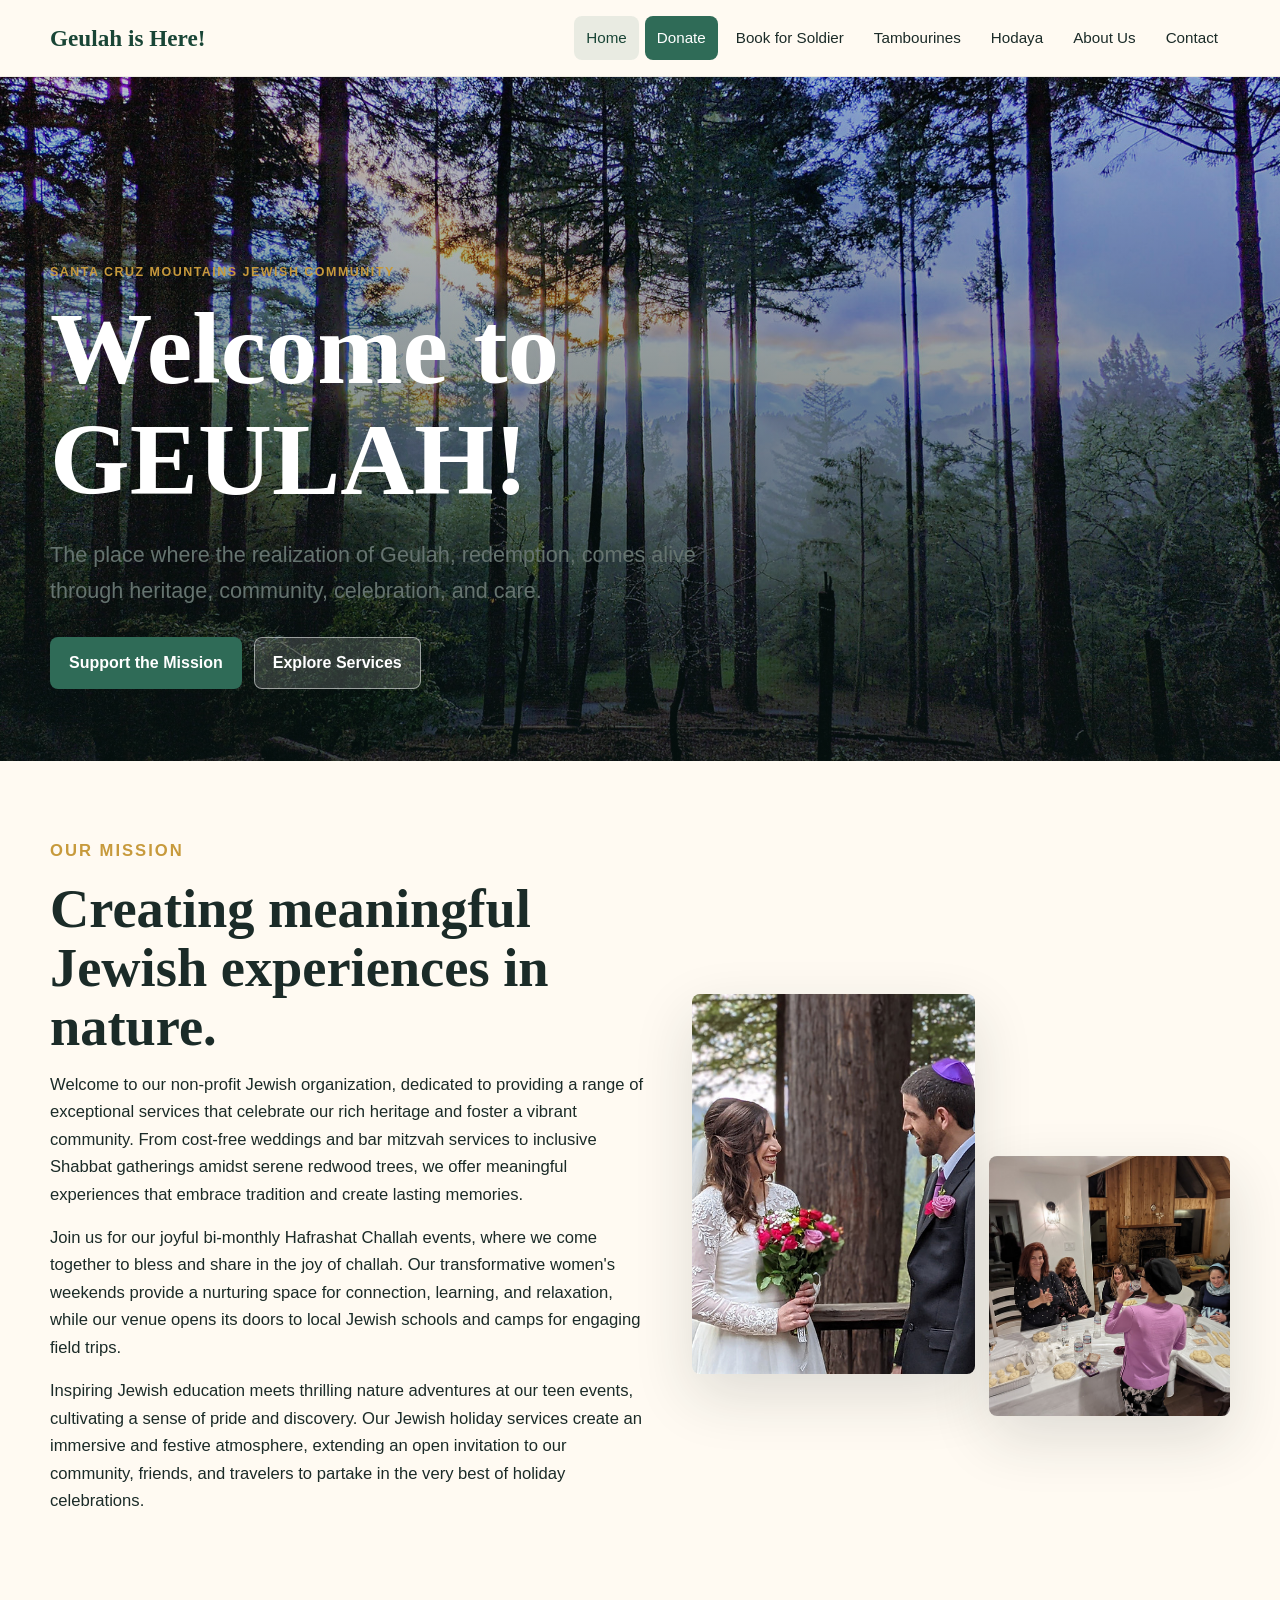
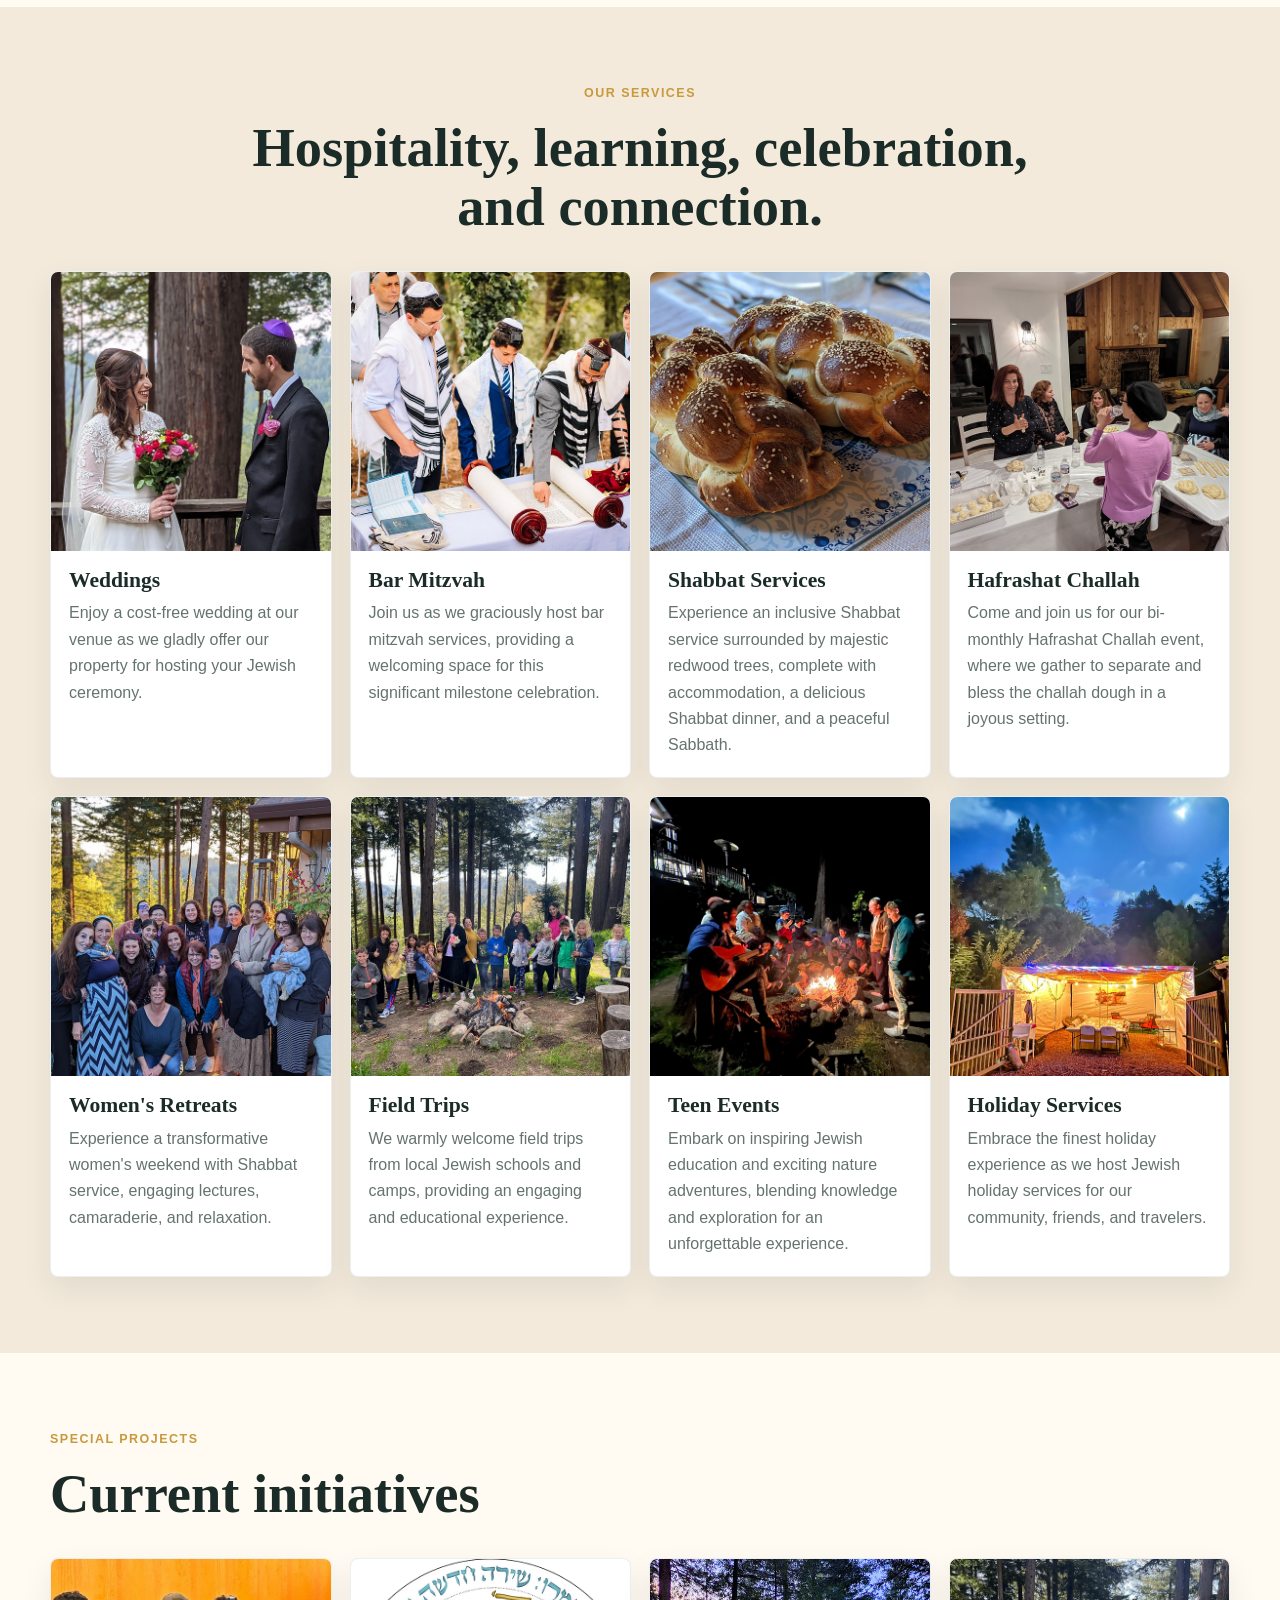
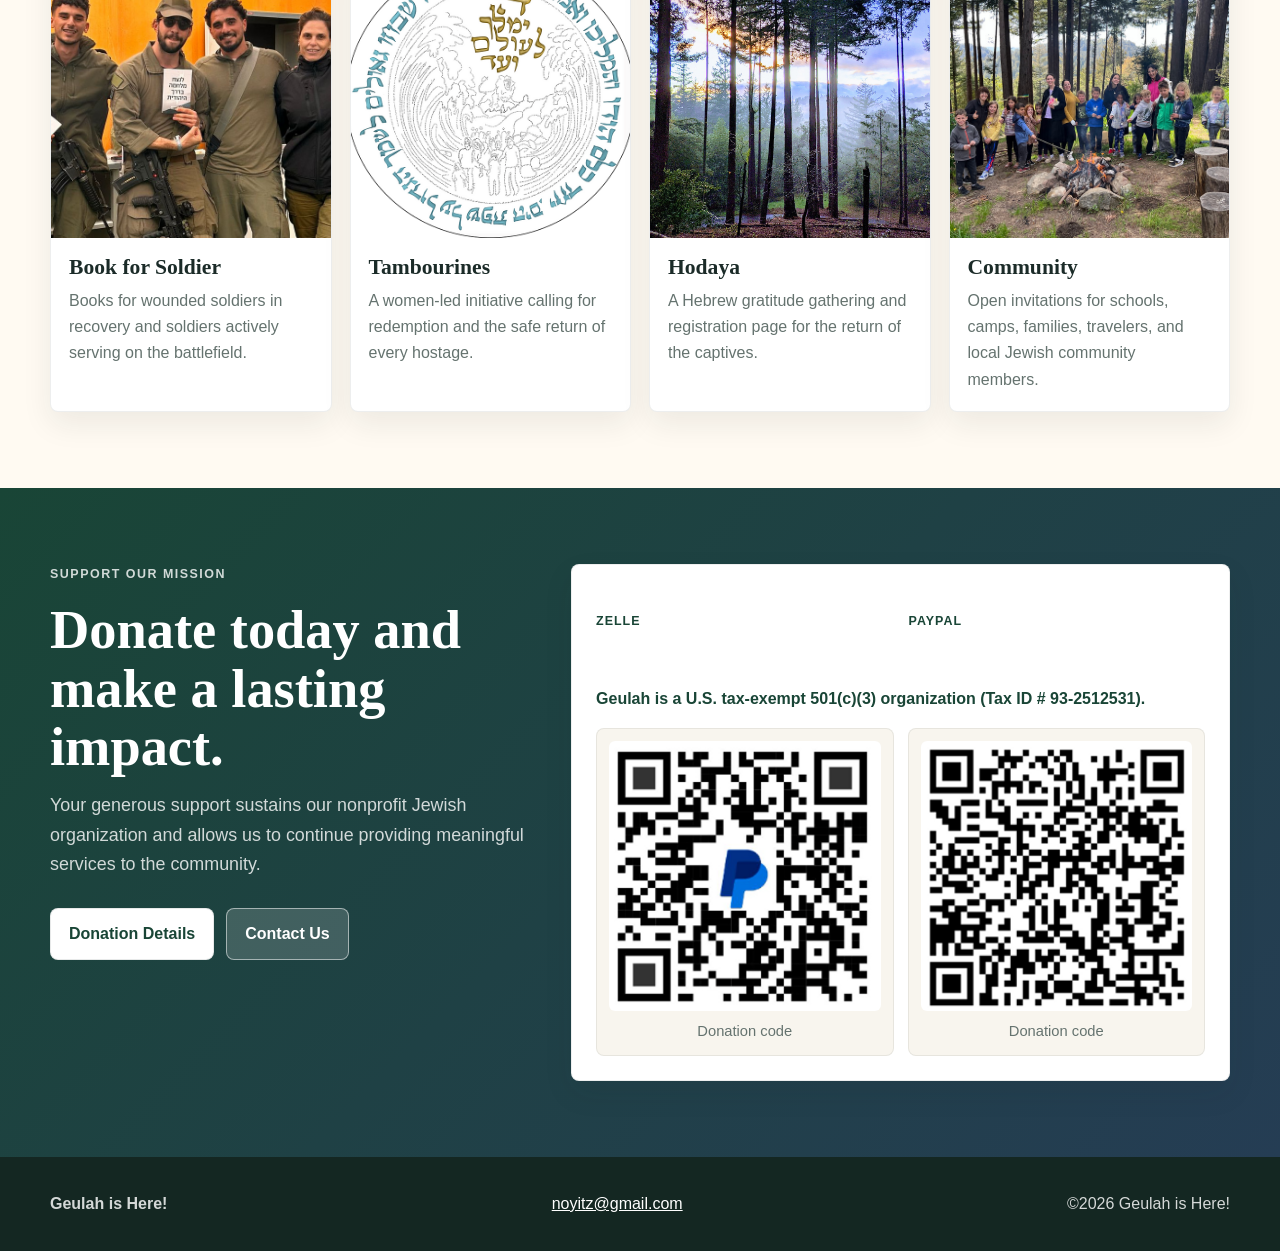
==== index.html @ 8b90f90a "Create Geulah Is Here static site" ====
<!doctype html>
<html lang="en">
  <head>
    <meta charset="utf-8">
    <meta name="viewport" content="width=device-width, initial-scale=1">
    <title>Geulah Is Here</title>
    <meta name="description" content="A nonprofit Jewish organization in the Santa Cruz Mountains offering weddings, bar mitzvahs, Shabbat gatherings, retreats, field trips, teen events, and holiday services.">
    <link rel="stylesheet" href="styles.css">
  </head>
  <body>
    <header class="site-header">
      <nav class="nav" aria-label="Site navigation">
        <a class="brand" href="index.html">Geulah is Here!</a>
        <button class="nav-toggle" type="button" aria-expanded="false">Menu</button>
        <div class="nav-links">
          <a href="index.html" aria-current="page">Home</a>
          <a class="donate-link" href="donate.html">Donate</a>
          <a href="book-for-soldier.html">Book for Soldier</a>
          <a href="tambourines.html">Tambourines</a>
          <a href="hodaya.html">Hodaya</a>
          <a href="about.html">About Us</a>
          <a href="contact.html">Contact</a>
        </div>
      </nav>
    </header>

    <main>
      <section class="hero">
        <div class="hero-content">
          <p class="eyebrow">Santa Cruz Mountains Jewish community</p>
          <h1>Welcome to GEULAH!</h1>
          <p class="lede">The place where the realization of Geulah, redemption, comes alive through heritage, community, celebration, and care.</p>
          <div class="hero-actions">
            <a class="button" href="donate.html">Support the Mission</a>
            <a class="button secondary" href="#services">Explore Services</a>
          </div>
        </div>
      </section>

      <section class="section">
        <div class="wrap split">
          <div class="text-flow">
            <p class="eyebrow">Our mission</p>
            <h2>Creating meaningful Jewish experiences in nature.</h2>
            <p>Welcome to our non-profit Jewish organization, dedicated to providing a range of exceptional services that celebrate our rich heritage and foster a vibrant community. From cost-free weddings and bar mitzvah services to inclusive Shabbat gatherings amidst serene redwood trees, we offer meaningful experiences that embrace tradition and create lasting memories.</p>
            <p>Join us for our joyful bi-monthly Hafrashat Challah events, where we come together to bless and share in the joy of challah. Our transformative women's weekends provide a nurturing space for connection, learning, and relaxation, while our venue opens its doors to local Jewish schools and camps for engaging field trips.</p>
            <p>Inspiring Jewish education meets thrilling nature adventures at our teen events, cultivating a sense of pride and discovery. Our Jewish holiday services create an immersive and festive atmosphere, extending an open invitation to our community, friends, and travelers to partake in the very best of holiday celebrations.</p>
          </div>
          <div class="image-stack" aria-label="Geulah community photos">
            <img src="assets/wedding.jpg" alt="Outdoor Jewish celebration">
            <img src="assets/challah.jpg" alt="Hafrashat challah gathering">
          </div>
        </div>
      </section>

      <section class="section soft" id="services">
        <div class="wrap">
          <div class="section-head center">
            <p class="eyebrow">Our services</p>
            <h2>Hospitality, learning, celebration, and connection.</h2>
          </div>
          <div class="service-grid">
            <article class="service-card">
              <img src="assets/wedding.jpg" alt="Wedding at Geulah">
              <div>
                <h3>Weddings</h3>
                <p>Enjoy a cost-free wedding at our venue as we gladly offer our property for hosting your Jewish ceremony.</p>
              </div>
            </article>
            <article class="service-card">
              <img src="assets/bar-mitzvah.jpg" alt="Bar mitzvah celebration">
              <div>
                <h3>Bar Mitzvah</h3>
                <p>Join us as we graciously host bar mitzvah services, providing a welcoming space for this significant milestone celebration.</p>
              </div>
            </article>
            <article class="service-card">
              <img src="assets/shabbat.jpg" alt="Shabbat in the redwoods">
              <div>
                <h3>Shabbat Services</h3>
                <p>Experience an inclusive Shabbat service surrounded by majestic redwood trees, complete with accommodation, a delicious Shabbat dinner, and a peaceful Sabbath.</p>
              </div>
            </article>
            <article class="service-card">
              <img src="assets/challah.jpg" alt="Challah event">
              <div>
                <h3>Hafrashat Challah</h3>
                <p>Come and join us for our bi-monthly Hafrashat Challah event, where we gather to separate and bless the challah dough in a joyous setting.</p>
              </div>
            </article>
            <article class="service-card">
              <img src="assets/womens-retreat.jpg" alt="Women's retreat">
              <div>
                <h3>Women's Retreats</h3>
                <p>Experience a transformative women's weekend with Shabbat service, engaging lectures, camaraderie, and relaxation.</p>
              </div>
            </article>
            <article class="service-card">
              <img src="assets/field-trips.jpg" alt="Field trip at the venue">
              <div>
                <h3>Field Trips</h3>
                <p>We warmly welcome field trips from local Jewish schools and camps, providing an engaging and educational experience.</p>
              </div>
            </article>
            <article class="service-card">
              <img src="assets/teens.jpg" alt="Teen nature event">
              <div>
                <h3>Teen Events</h3>
                <p>Embark on inspiring Jewish education and exciting nature adventures, blending knowledge and exploration for an unforgettable experience.</p>
              </div>
            </article>
            <article class="service-card">
              <img src="assets/holidays.jpg" alt="Jewish holiday services">
              <div>
                <h3>Holiday Services</h3>
                <p>Embrace the finest holiday experience as we host Jewish holiday services for our community, friends, and travelers.</p>
              </div>
            </article>
          </div>
        </div>
      </section>

      <section class="section">
        <div class="wrap">
          <div class="section-head">
            <p class="eyebrow">Special projects</p>
            <h2>Current initiatives</h2>
          </div>
          <div class="project-grid">
            <article class="project-card">
              <img src="assets/soldiers-book.jpg" alt="Book initiative for soldiers">
              <div>
                <h3>Book for Soldier</h3>
                <p>Books for wounded soldiers in recovery and soldiers actively serving on the battlefield.</p>
              </div>
            </article>
            <article class="project-card">
              <img src="assets/tambourines-art.png" alt="Tambourines artwork">
              <div>
                <h3>Tambourines</h3>
                <p>A women-led initiative calling for redemption and the safe return of every hostage.</p>
              </div>
            </article>
            <article class="project-card">
              <img src="assets/hero-redwoods.jpg" alt="Redwood venue">
              <div>
                <h3>Hodaya</h3>
                <p>A Hebrew gratitude gathering and registration page for the return of the captives.</p>
              </div>
            </article>
            <article class="project-card">
              <img src="assets/field-trips.jpg" alt="Community at the venue">
              <div>
                <h3>Community</h3>
                <p>Open invitations for schools, camps, families, travelers, and local Jewish community members.</p>
              </div>
            </article>
          </div>
        </div>
      </section>

      <section class="section deep">
        <div class="wrap donation-layout">
          <div>
            <p class="eyebrow">Support Our Mission</p>
            <h2>Donate today and make a lasting impact.</h2>
            <p class="lede">Your generous support sustains our nonprofit Jewish organization and allows us to continue providing meaningful services to the community.</p>
            <div class="actions">
              <a class="button light" href="donate.html">Donation Details</a>
              <a class="button secondary" href="contact.html">Contact Us</a>
            </div>
          </div>
          <div class="donation-panel">
            <div class="donation-detail">
              <div><strong>Zelle</strong><span>408-466-5883</span></div>
              <div><strong>PayPal</strong><span>Scan below</span></div>
            </div>
            <p class="tax-note">Geulah is a U.S. tax-exempt 501(c)(3) organization (Tax ID # 93-2512531).</p>
            <div class="codes">
              <figure>
                <img src="assets/donation-code-1.png" alt="Donation code one">
                <figcaption>Donation code</figcaption>
              </figure>
              <figure>
                <img src="assets/donation-code-2.png" alt="Donation code two">
                <figcaption>Donation code</figcaption>
              </figure>
            </div>
          </div>
        </div>
      </section>
    </main>

    <footer class="site-footer">
      <div class="footer-inner">
        <strong>Geulah is Here!</strong>
        <a href="mailto:noyitz@gmail.com">noyitz@gmail.com</a>
        <span>©2026 Geulah is Here!</span>
      </div>
    </footer>
    <script src="site.js"></script>
  </body>
</html>
---- styles.css ----
:root {
  --ink: #1b2b28;
  --muted: #65736f;
  --paper: #fffaf2;
  --soft: #f3eadb;
  --leaf: #2f6b57;
  --leaf-dark: #194536;
  --gold: #c79a3c;
  --blue: #315b7c;
  --white: #ffffff;
  --shadow: 0 22px 60px rgba(27, 43, 40, 0.14);
}

* {
  box-sizing: border-box;
}

html {
  scroll-behavior: smooth;
}

body {
  margin: 0;
  color: var(--ink);
  background: var(--paper);
  font-family: "Inter", "Segoe UI", Arial, sans-serif;
  line-height: 1.65;
}

img {
  display: block;
  max-width: 100%;
}

a {
  color: inherit;
}

.site-header {
  position: sticky;
  top: 0;
  z-index: 20;
  background: rgba(255, 250, 242, 0.94);
  border-bottom: 1px solid rgba(27, 43, 40, 0.08);
  backdrop-filter: blur(16px);
}

.nav {
  width: min(1180px, calc(100% - 32px));
  min-height: 76px;
  margin: 0 auto;
  display: flex;
  align-items: center;
  justify-content: space-between;
  gap: 24px;
}

.brand {
  font-family: Georgia, "Times New Roman", serif;
  font-size: 1.45rem;
  font-weight: 700;
  text-decoration: none;
  color: var(--leaf-dark);
  white-space: nowrap;
}

.nav-toggle {
  display: none;
  border: 1px solid rgba(27, 43, 40, 0.2);
  background: var(--white);
  border-radius: 8px;
  padding: 9px 12px;
  font: inherit;
}

.nav-links {
  display: flex;
  align-items: center;
  gap: 6px;
  flex-wrap: wrap;
  justify-content: flex-end;
}

.nav-links a {
  text-decoration: none;
  color: var(--ink);
  font-size: 0.95rem;
  padding: 9px 12px;
  border-radius: 8px;
}

.nav-links a:hover,
.nav-links a[aria-current="page"] {
  color: var(--leaf-dark);
  background: rgba(47, 107, 87, 0.1);
}

.nav-links .donate-link {
  color: var(--white);
  background: var(--leaf);
}

.nav-links .donate-link:hover,
.nav-links .donate-link[aria-current="page"] {
  color: var(--white);
  background: var(--leaf-dark);
}

.hero {
  min-height: 76vh;
  display: grid;
  align-items: end;
  background:
    linear-gradient(180deg, rgba(6, 20, 18, 0.2), rgba(6, 20, 18, 0.72)),
    url("assets/hero-redwoods.jpg") center / cover;
  color: var(--white);
}

.hero-content {
  width: min(1180px, calc(100% - 32px));
  margin: 0 auto;
  padding: 96px 0 72px;
}

.eyebrow {
  margin: 0 0 12px;
  text-transform: uppercase;
  letter-spacing: 0.12em;
  font-size: 0.78rem;
  font-weight: 800;
  color: var(--gold);
}

h1,
h2,
h3 {
  font-family: Georgia, "Times New Roman", serif;
  line-height: 1.08;
  letter-spacing: 0;
}

h1 {
  max-width: 820px;
  margin: 0;
  font-size: clamp(3rem, 8vw, 6.8rem);
}

.hero .lede {
  max-width: 720px;
  margin: 22px 0 0;
  font-size: clamp(1.05rem, 2vw, 1.35rem);
}

.hero-actions,
.actions {
  display: flex;
  flex-wrap: wrap;
  gap: 12px;
  margin-top: 28px;
}

.button {
  display: inline-flex;
  align-items: center;
  justify-content: center;
  min-height: 46px;
  padding: 12px 18px;
  border-radius: 8px;
  border: 1px solid transparent;
  background: var(--leaf);
  color: var(--white);
  font-weight: 800;
  text-decoration: none;
}

.button.secondary {
  background: rgba(255, 255, 255, 0.16);
  border-color: rgba(255, 255, 255, 0.52);
}

.button.light {
  background: var(--white);
  color: var(--leaf-dark);
  border-color: rgba(27, 43, 40, 0.1);
}

.section {
  padding: 76px 0;
}

.section.soft {
  background: var(--soft);
}

.section.deep {
  color: var(--white);
  background: linear-gradient(135deg, var(--leaf-dark), #253d54);
}

.wrap {
  width: min(1180px, calc(100% - 32px));
  margin: 0 auto;
}

.section-head {
  max-width: 780px;
  margin-bottom: 34px;
}

.section-head.center {
  margin-inline: auto;
  text-align: center;
}

.section h2 {
  margin: 0 0 14px;
  font-size: clamp(2rem, 5vw, 3.4rem);
}

.section p {
  margin: 0 0 16px;
}

.lede {
  color: var(--muted);
  font-size: 1.12rem;
}

.deep .lede,
.deep .eyebrow {
  color: rgba(255, 255, 255, 0.8);
}

.split {
  display: grid;
  grid-template-columns: 1fr 0.9fr;
  gap: 44px;
  align-items: center;
}

.text-flow p {
  font-size: 1.04rem;
}

.image-stack {
  display: grid;
  grid-template-columns: 1fr 0.85fr;
  gap: 14px;
  align-items: end;
}

.image-stack img {
  width: 100%;
  height: 380px;
  object-fit: cover;
  border-radius: 8px;
  box-shadow: var(--shadow);
}

.image-stack img:last-child {
  height: 260px;
  margin-bottom: -42px;
}

.service-grid,
.project-grid {
  display: grid;
  grid-template-columns: repeat(4, 1fr);
  gap: 18px;
}

.service-card,
.project-card,
.person,
.donation-panel {
  background: var(--white);
  border: 1px solid rgba(27, 43, 40, 0.08);
  border-radius: 8px;
  box-shadow: 0 12px 30px rgba(27, 43, 40, 0.08);
  overflow: hidden;
}

.service-card img,
.project-card img {
  width: 100%;
  aspect-ratio: 1 / 1;
  object-fit: cover;
}

.service-card div,
.project-card div,
.person {
  padding: 18px;
}

.service-card h3,
.project-card h3,
.person h3 {
  margin: 0 0 8px;
  font-size: 1.35rem;
}

.service-card p,
.project-card p,
.person p {
  margin: 0;
  color: var(--muted);
}

.donation-layout {
  display: grid;
  grid-template-columns: 0.85fr 1.15fr;
  gap: 34px;
  align-items: start;
}

.donation-panel {
  padding: 24px;
}

.donation-detail {
  display: grid;
  grid-template-columns: 1fr 1fr;
  gap: 16px;
  margin: 22px 0;
}

.donation-detail strong {
  display: block;
  color: var(--leaf-dark);
  font-size: 0.78rem;
  letter-spacing: 0.08em;
  text-transform: uppercase;
}

.donation-detail span {
  display: block;
  font-size: 1.22rem;
  font-weight: 800;
}

.codes {
  display: grid;
  grid-template-columns: 1fr 1fr;
  gap: 14px;
}

.codes figure {
  margin: 0;
  padding: 12px;
  border-radius: 8px;
  background: #f8f5ee;
  border: 1px solid rgba(27, 43, 40, 0.08);
}

.codes img {
  width: 100%;
  border-radius: 6px;
}

.codes figcaption {
  margin-top: 8px;
  color: var(--muted);
  font-size: 0.92rem;
  text-align: center;
}

.tax-note {
  color: var(--leaf-dark);
  font-weight: 800;
}

.page-hero {
  padding: 78px 0 58px;
  color: var(--white);
  background:
    linear-gradient(135deg, rgba(25, 69, 54, 0.92), rgba(49, 91, 124, 0.88)),
    url("assets/hero-redwoods.jpg") center / cover;
}

.page-hero h1 {
  font-size: clamp(2.7rem, 6vw, 5.2rem);
}

.narrow {
  max-width: 860px;
}

.feature-image {
  width: 100%;
  max-height: 540px;
  object-fit: cover;
  border-radius: 8px;
  box-shadow: var(--shadow);
  margin: 30px 0;
}

.callout {
  padding: 24px;
  border-left: 5px solid var(--gold);
  background: rgba(199, 154, 60, 0.12);
  border-radius: 8px;
}

.list {
  padding-left: 22px;
}

.list li {
  margin-bottom: 12px;
}

.team-grid {
  display: grid;
  grid-template-columns: repeat(2, minmax(0, 1fr));
  gap: 18px;
}

.person p + p {
  margin-top: 8px;
}

.contact-grid {
  display: grid;
  grid-template-columns: 0.85fr 1.15fr;
  gap: 32px;
}

.contact-form {
  display: grid;
  gap: 14px;
}

.contact-form label {
  display: grid;
  gap: 6px;
  font-weight: 800;
}

.contact-form input,
.contact-form textarea {
  width: 100%;
  border: 1px solid rgba(27, 43, 40, 0.18);
  border-radius: 8px;
  padding: 12px 14px;
  color: var(--ink);
  background: var(--white);
  font: inherit;
}

.contact-form textarea {
  min-height: 150px;
  resize: vertical;
}

.rtl {
  direction: rtl;
  text-align: right;
}

.site-footer {
  padding: 34px 0;
  color: rgba(255, 255, 255, 0.82);
  background: #142722;
}

.footer-inner {
  width: min(1180px, calc(100% - 32px));
  margin: 0 auto;
  display: flex;
  justify-content: space-between;
  align-items: center;
  gap: 18px;
  flex-wrap: wrap;
}

.site-footer a {
  color: var(--white);
}

@media (max-width: 980px) {
  .service-grid,
  .project-grid {
    grid-template-columns: repeat(2, 1fr);
  }

  .split,
  .donation-layout,
  .contact-grid {
    grid-template-columns: 1fr;
  }
}

@media (max-width: 760px) {
  .nav {
    min-height: 68px;
    align-items: flex-start;
    padding: 14px 0;
  }

  .nav-toggle {
    display: inline-flex;
  }

  .nav-links {
    display: none;
    position: absolute;
    left: 16px;
    right: 16px;
    top: 66px;
    padding: 12px;
    background: var(--paper);
    border: 1px solid rgba(27, 43, 40, 0.1);
    border-radius: 8px;
    box-shadow: var(--shadow);
  }

  .nav-links.open {
    display: grid;
    justify-items: stretch;
  }

  .nav-links a {
    padding: 12px;
  }

  .hero {
    min-height: 70vh;
  }

  .hero-content,
  .section {
    padding-top: 54px;
    padding-bottom: 54px;
  }

  .image-stack,
  .service-grid,
  .project-grid,
  .team-grid,
  .codes,
  .donation-detail {
    grid-template-columns: 1fr;
  }

  .image-stack img,
  .image-stack img:last-child {
    height: auto;
    margin: 0;
  }
}
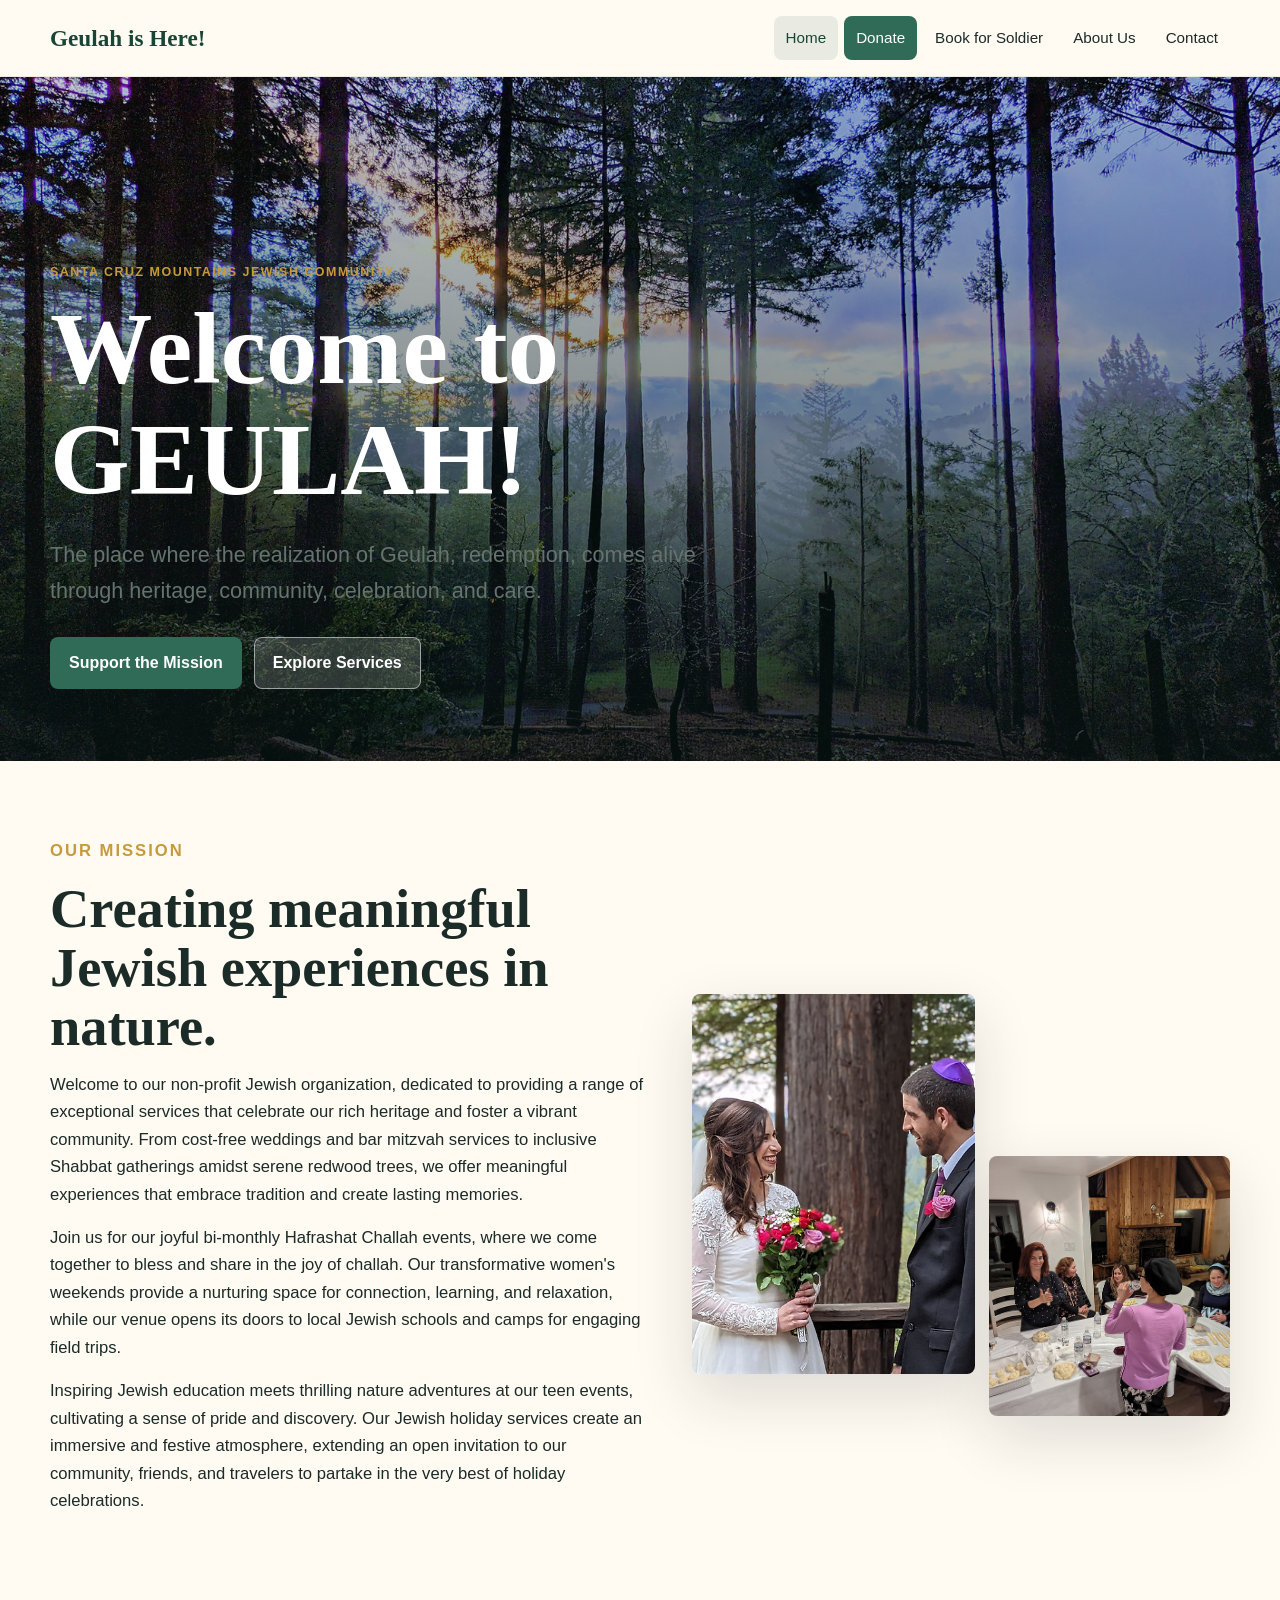
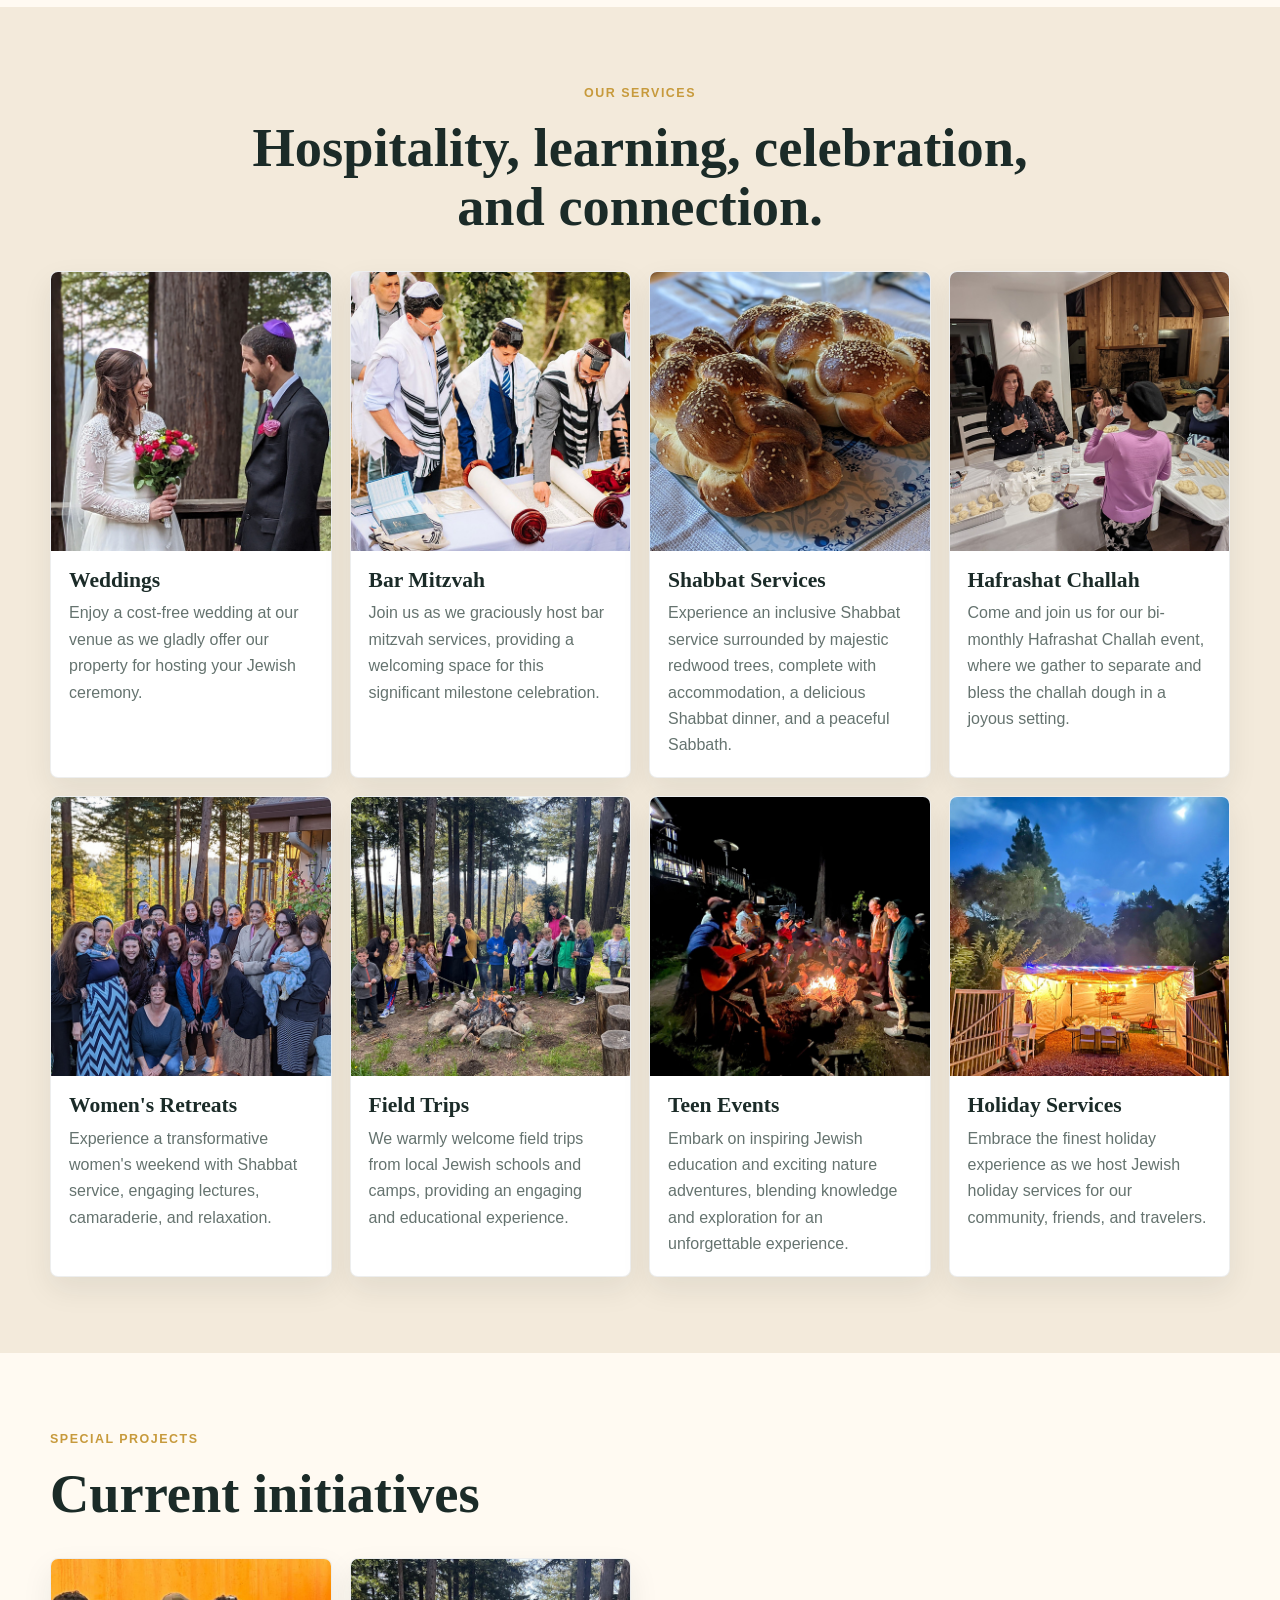
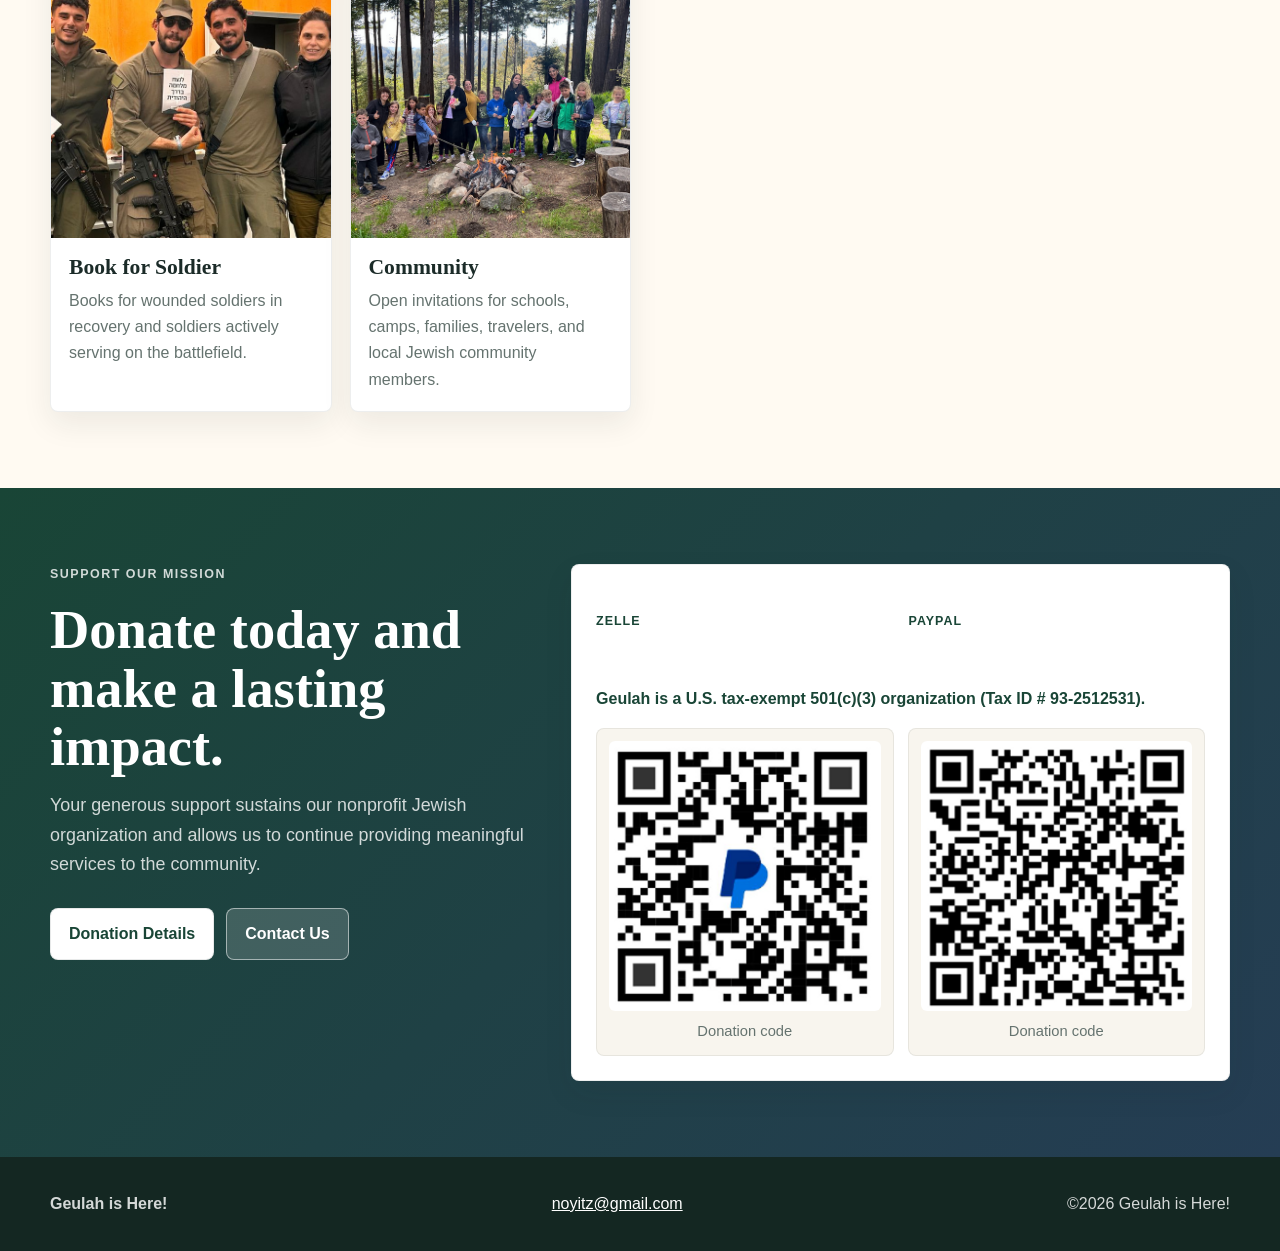
==== commit f40743da: "Remove outdated event pages" ====
--- a/index.html
+++ b/index.html
@@ -16,8 +16,6 @@
           <a href="index.html" aria-current="page">Home</a>
           <a class="donate-link" href="donate.html">Donate</a>
           <a href="book-for-soldier.html">Book for Soldier</a>
-          <a href="tambourines.html">Tambourines</a>
-          <a href="hodaya.html">Hodaya</a>
           <a href="about.html">About Us</a>
           <a href="contact.html">Contact</a>
         </div>
@@ -135,20 +133,6 @@
               </div>
             </article>
             <article class="project-card">
-              <img src="assets/tambourines-art.png" alt="Tambourines artwork">
-              <div>
-                <h3>Tambourines</h3>
-                <p>A women-led initiative calling for redemption and the safe return of every hostage.</p>
-              </div>
-            </article>
-            <article class="project-card">
-              <img src="assets/hero-redwoods.jpg" alt="Redwood venue">
-              <div>
-                <h3>Hodaya</h3>
-                <p>A Hebrew gratitude gathering and registration page for the return of the captives.</p>
-              </div>
-            </article>
-            <article class="project-card">
               <img src="assets/field-trips.jpg" alt="Community at the venue">
               <div>
                 <h3>Community</h3>
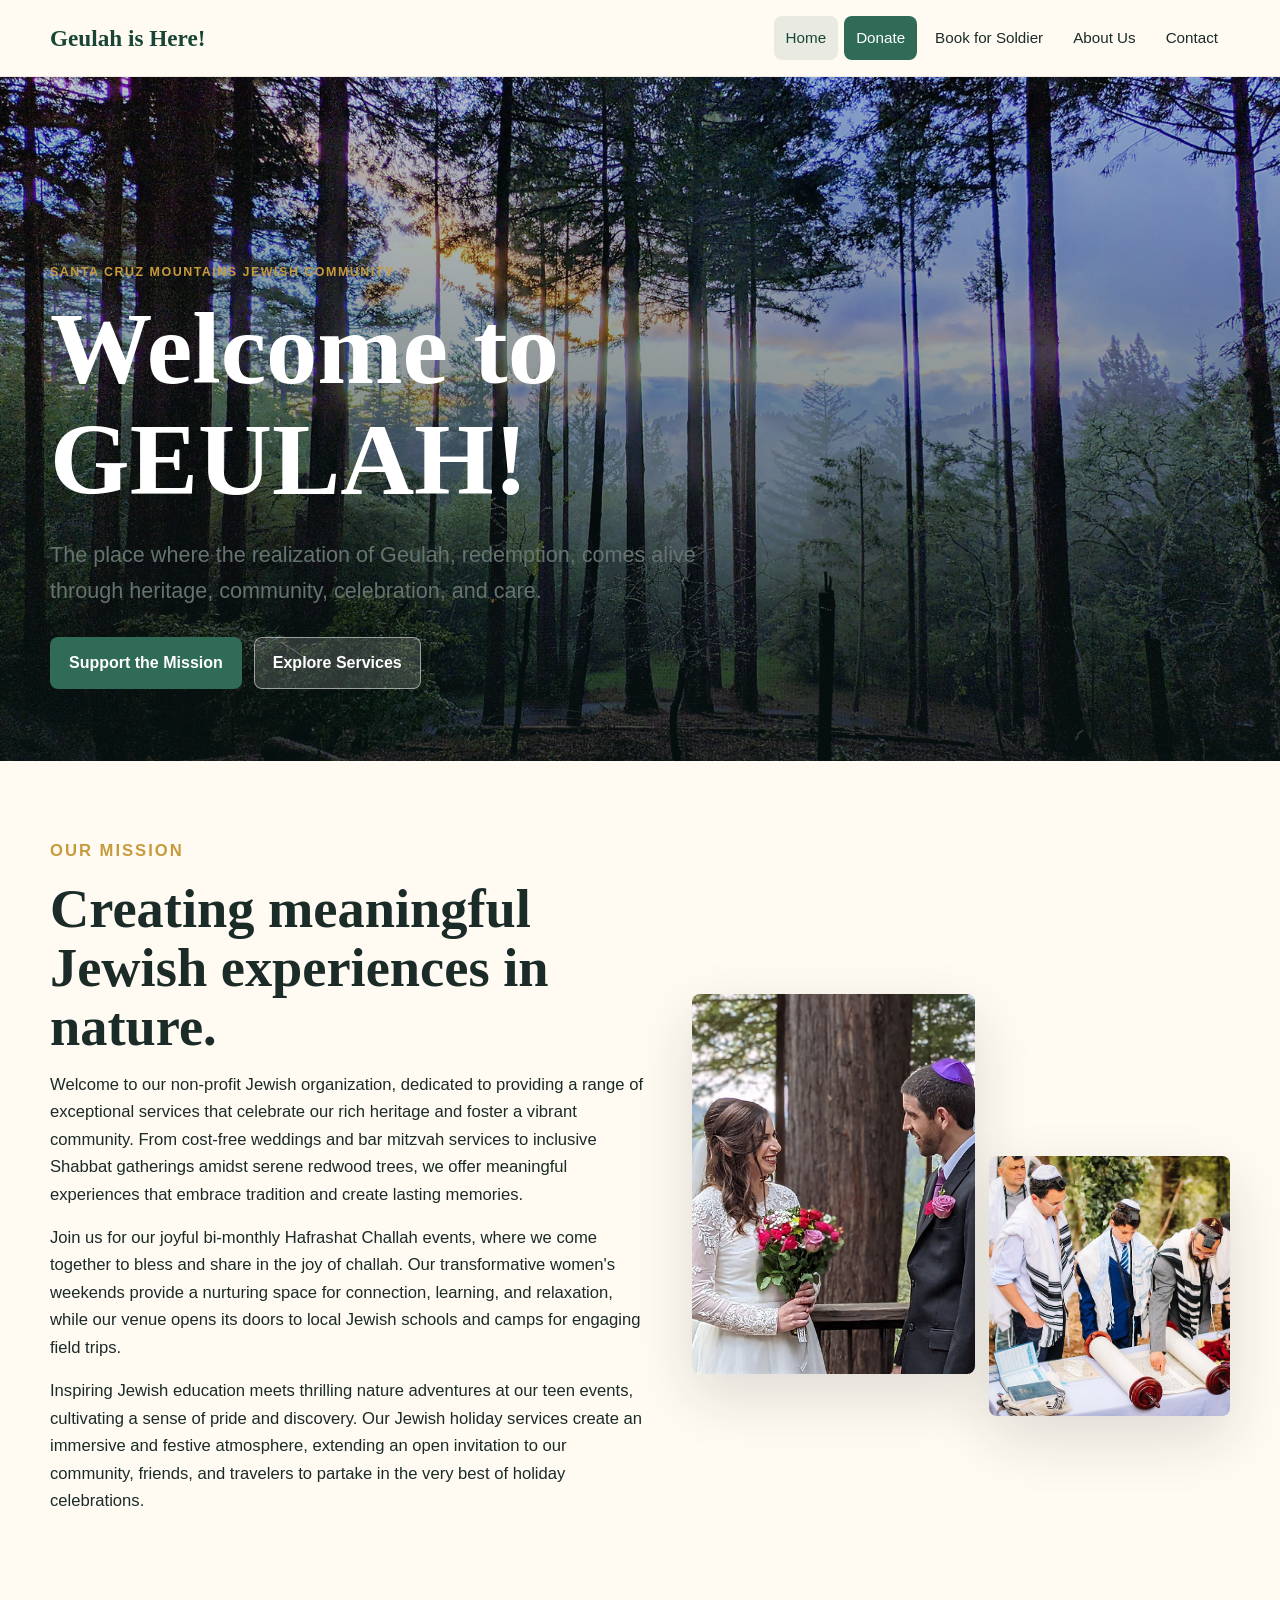
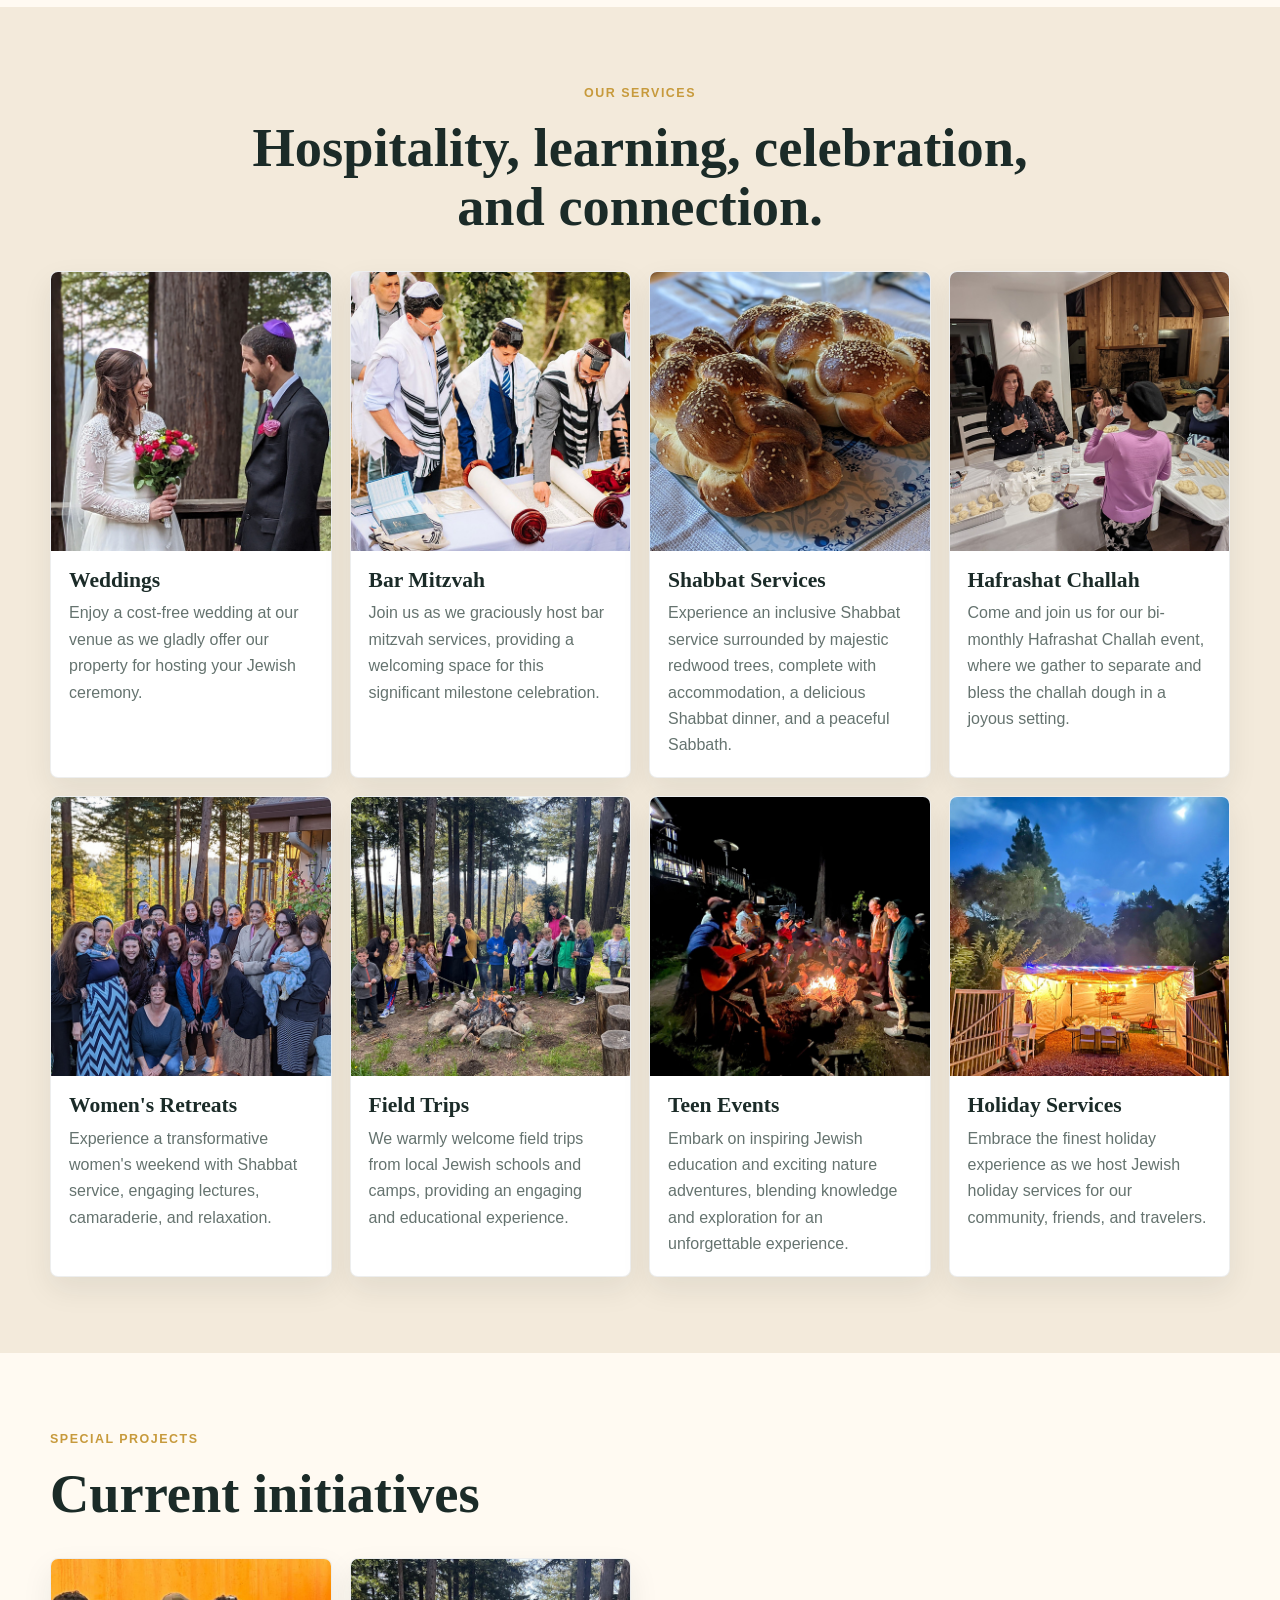
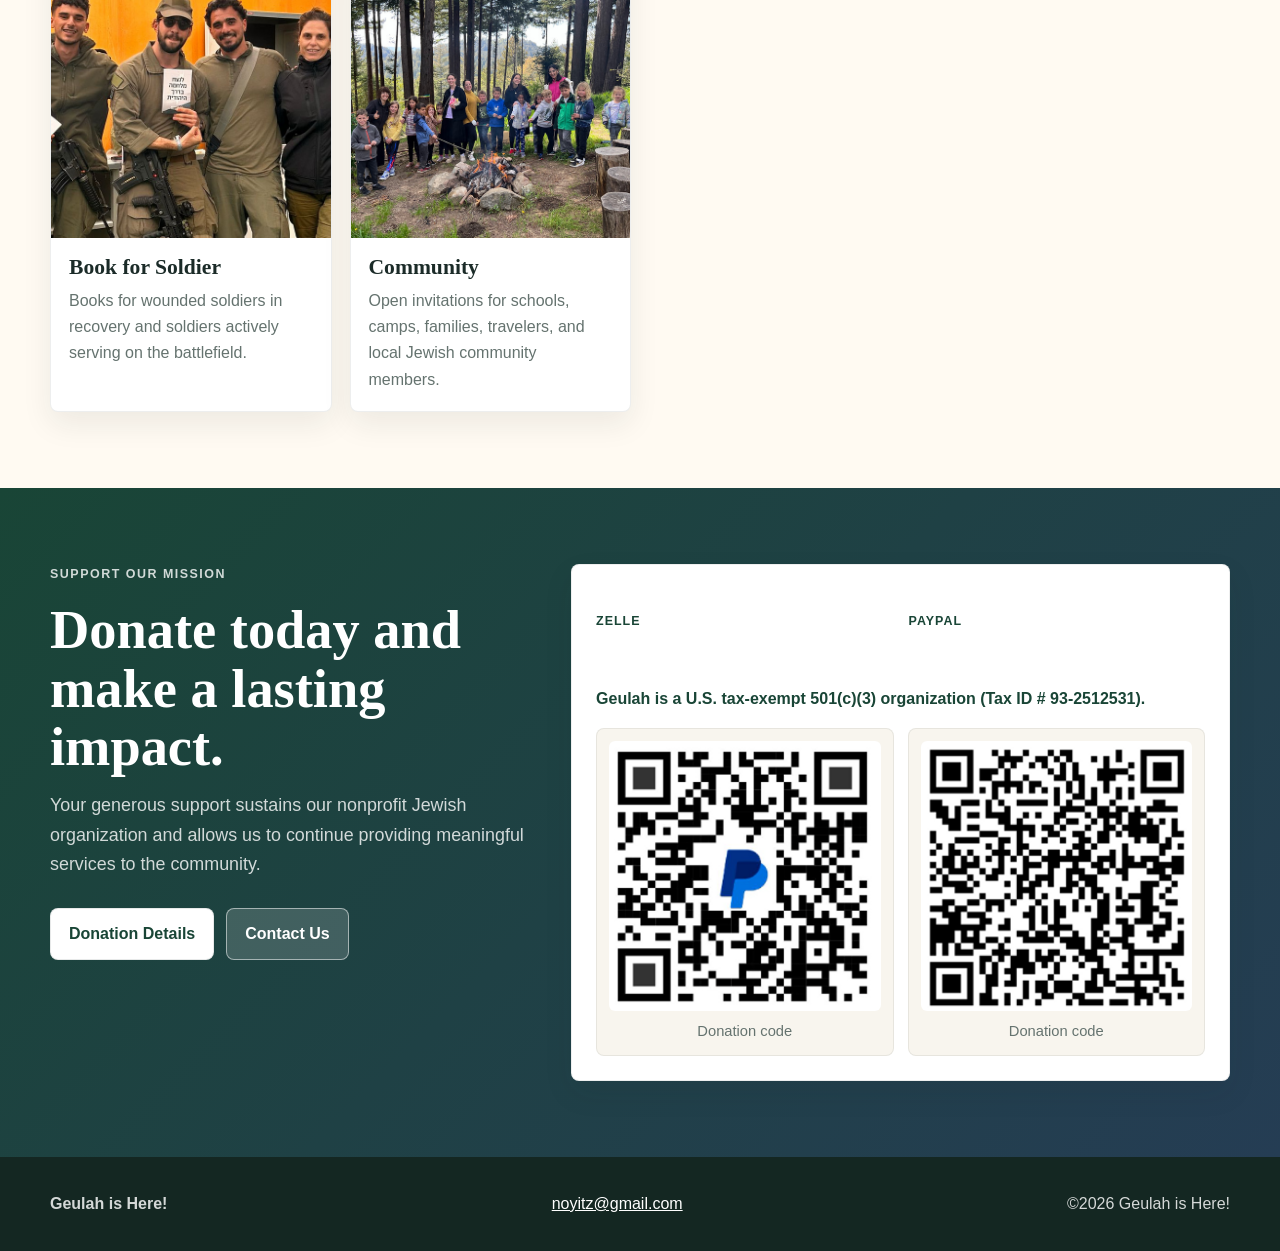
==== commit 5a58474a: "Use Bar Mitzvah photo in mission section" ====
--- a/index.html
+++ b/index.html
@@ -46,7 +46,7 @@
           </div>
           <div class="image-stack" aria-label="Geulah community photos">
             <img src="assets/wedding.jpg" alt="Outdoor Jewish celebration">
-            <img src="assets/challah.jpg" alt="Hafrashat challah gathering">
+            <img src="assets/bar-mitzvah.jpg" alt="Bar mitzvah celebration">
           </div>
         </div>
       </section>
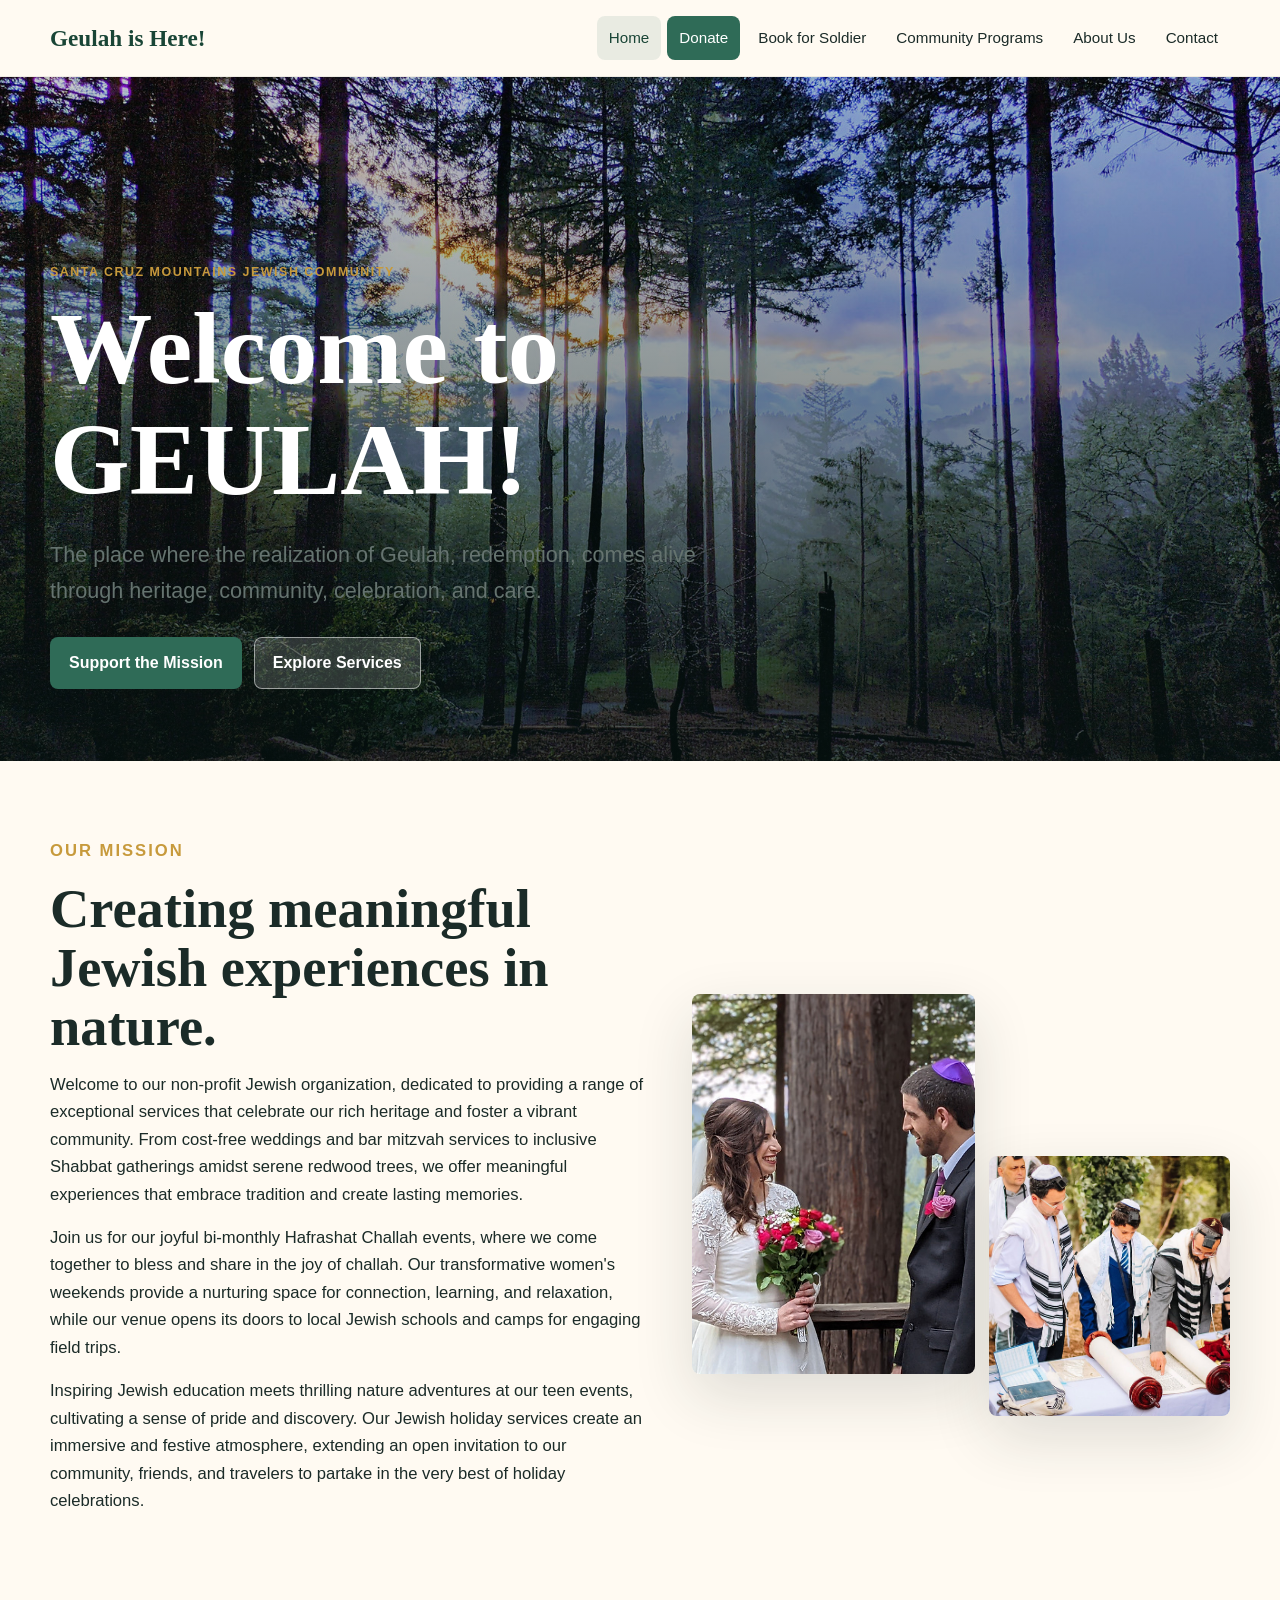
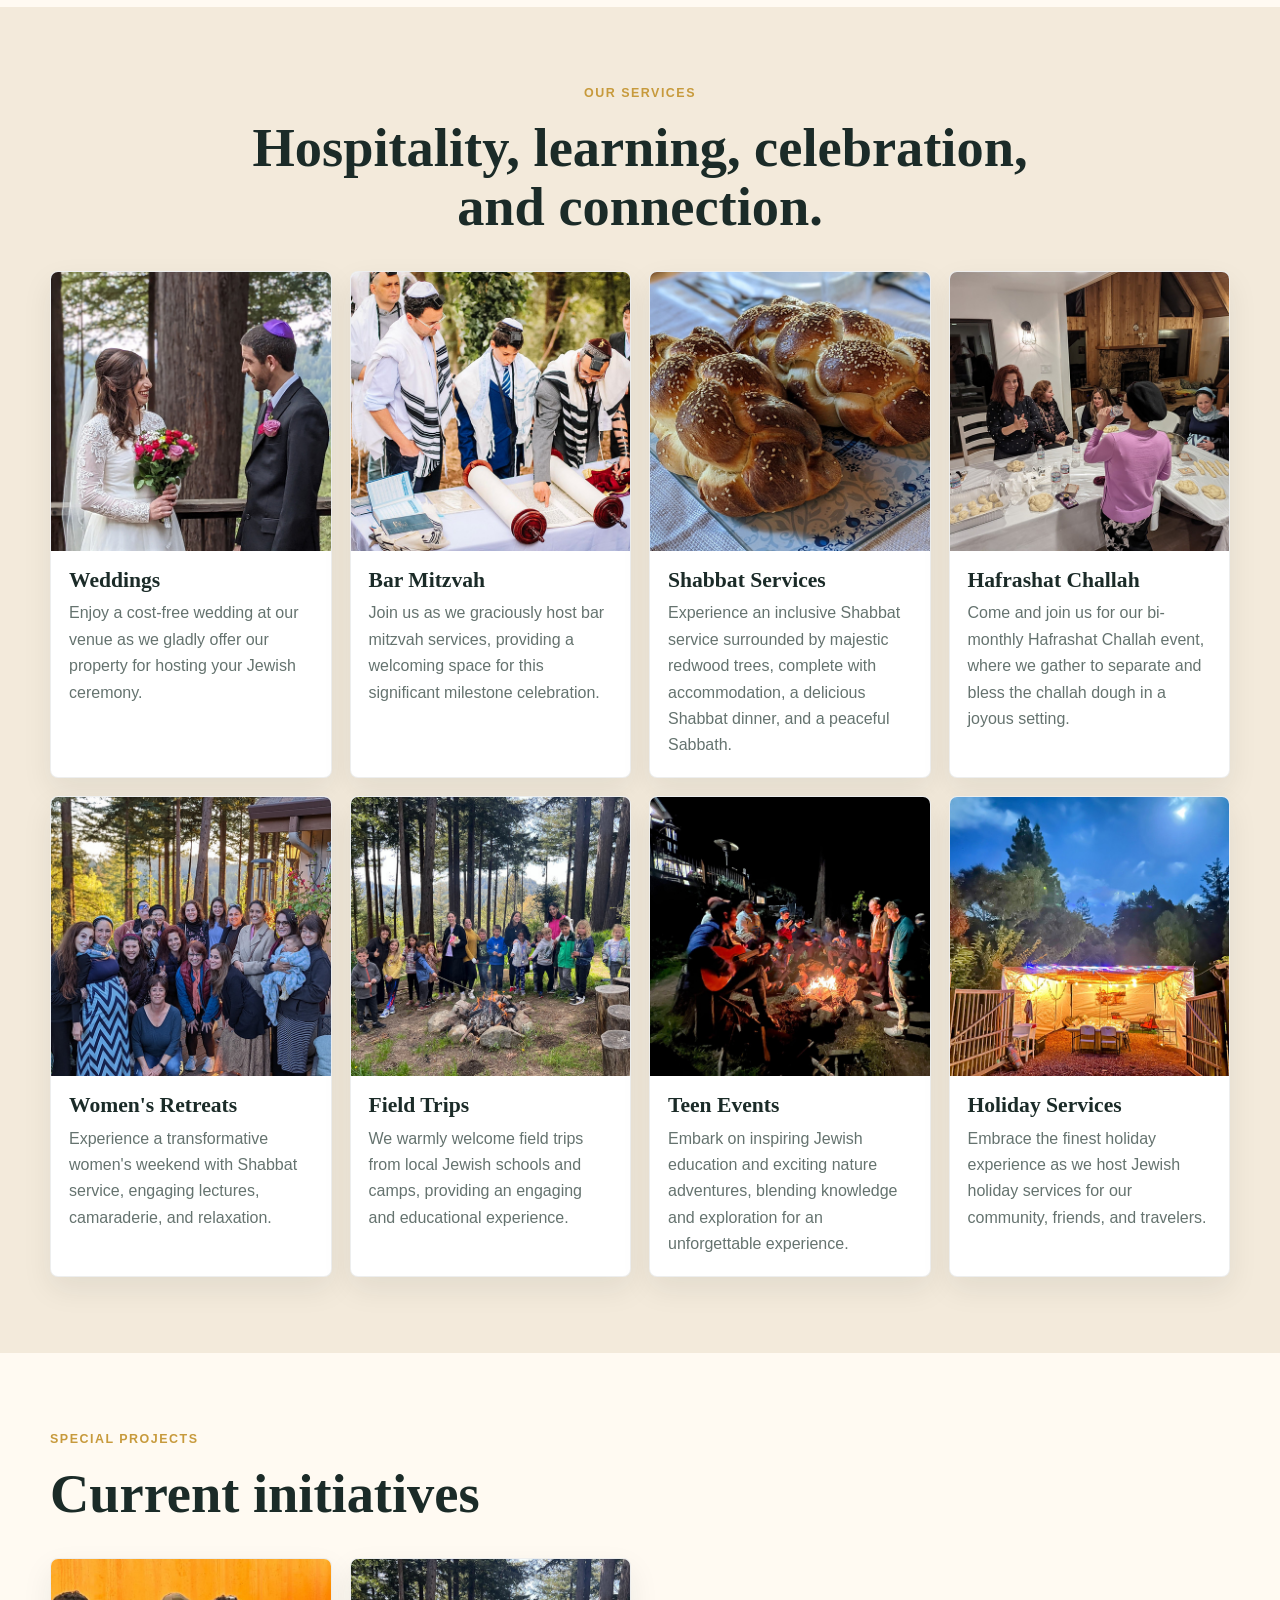
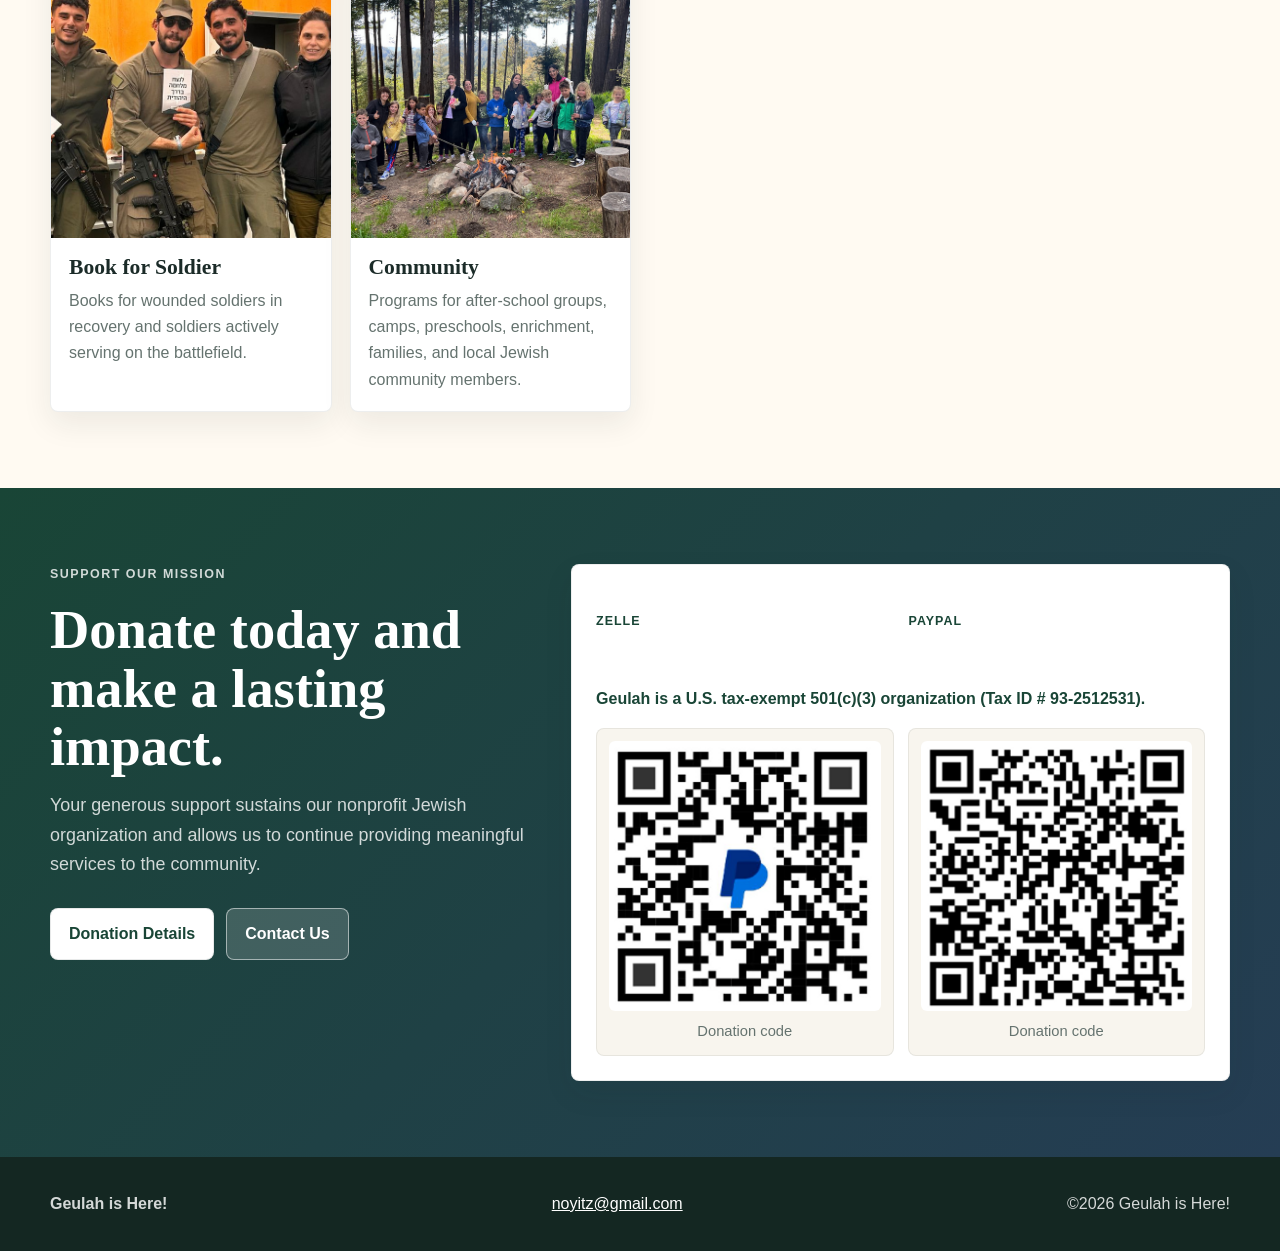
==== commit 515fd817: "Add community programs page" ====
--- a/index.html
+++ b/index.html
@@ -16,6 +16,7 @@
           <a href="index.html" aria-current="page">Home</a>
           <a class="donate-link" href="donate.html">Donate</a>
           <a href="book-for-soldier.html">Book for Soldier</a>
+          <a href="community.html">Community Programs</a>
           <a href="about.html">About Us</a>
           <a href="contact.html">Contact</a>
         </div>
@@ -44,7 +45,7 @@
             <p>Join us for our joyful bi-monthly Hafrashat Challah events, where we come together to bless and share in the joy of challah. Our transformative women's weekends provide a nurturing space for connection, learning, and relaxation, while our venue opens its doors to local Jewish schools and camps for engaging field trips.</p>
             <p>Inspiring Jewish education meets thrilling nature adventures at our teen events, cultivating a sense of pride and discovery. Our Jewish holiday services create an immersive and festive atmosphere, extending an open invitation to our community, friends, and travelers to partake in the very best of holiday celebrations.</p>
           </div>
-          <div class="image-stack" aria-label="Geulah community photos">
+          <div class="image-stack mobile-hidden" aria-label="Geulah community photos">
             <img src="assets/wedding.jpg" alt="Outdoor Jewish celebration">
             <img src="assets/bar-mitzvah.jpg" alt="Bar mitzvah celebration">
           </div>
@@ -125,20 +126,20 @@
             <h2>Current initiatives</h2>
           </div>
           <div class="project-grid">
-            <article class="project-card">
+            <a class="project-card" href="book-for-soldier.html">
               <img src="assets/soldiers-book.jpg" alt="Book initiative for soldiers">
               <div>
                 <h3>Book for Soldier</h3>
                 <p>Books for wounded soldiers in recovery and soldiers actively serving on the battlefield.</p>
               </div>
-            </article>
-            <article class="project-card">
+            </a>
+            <a class="project-card" href="community.html">
               <img src="assets/field-trips.jpg" alt="Community at the venue">
               <div>
                 <h3>Community</h3>
-                <p>Open invitations for schools, camps, families, travelers, and local Jewish community members.</p>
+                <p>Programs for after-school groups, camps, preschools, enrichment, families, and local Jewish community members.</p>
               </div>
-            </article>
+            </a>
           </div>
         </div>
       </section>
--- a/styles.css
+++ b/styles.css
@@ -280,6 +280,18 @@
   overflow: hidden;
 }
 
+.project-card {
+  color: inherit;
+  display: block;
+  text-decoration: none;
+  transition: transform 160ms ease, box-shadow 160ms ease;
+}
+
+.project-card:hover {
+  box-shadow: 0 18px 42px rgba(27, 43, 40, 0.14);
+  transform: translateY(-3px);
+}
+
 .service-card img,
 .project-card img {
   width: 100%;
@@ -548,4 +560,8 @@
     height: auto;
     margin: 0;
   }
-}
+
+  .mobile-hidden {
+    display: none;
+  }
+}
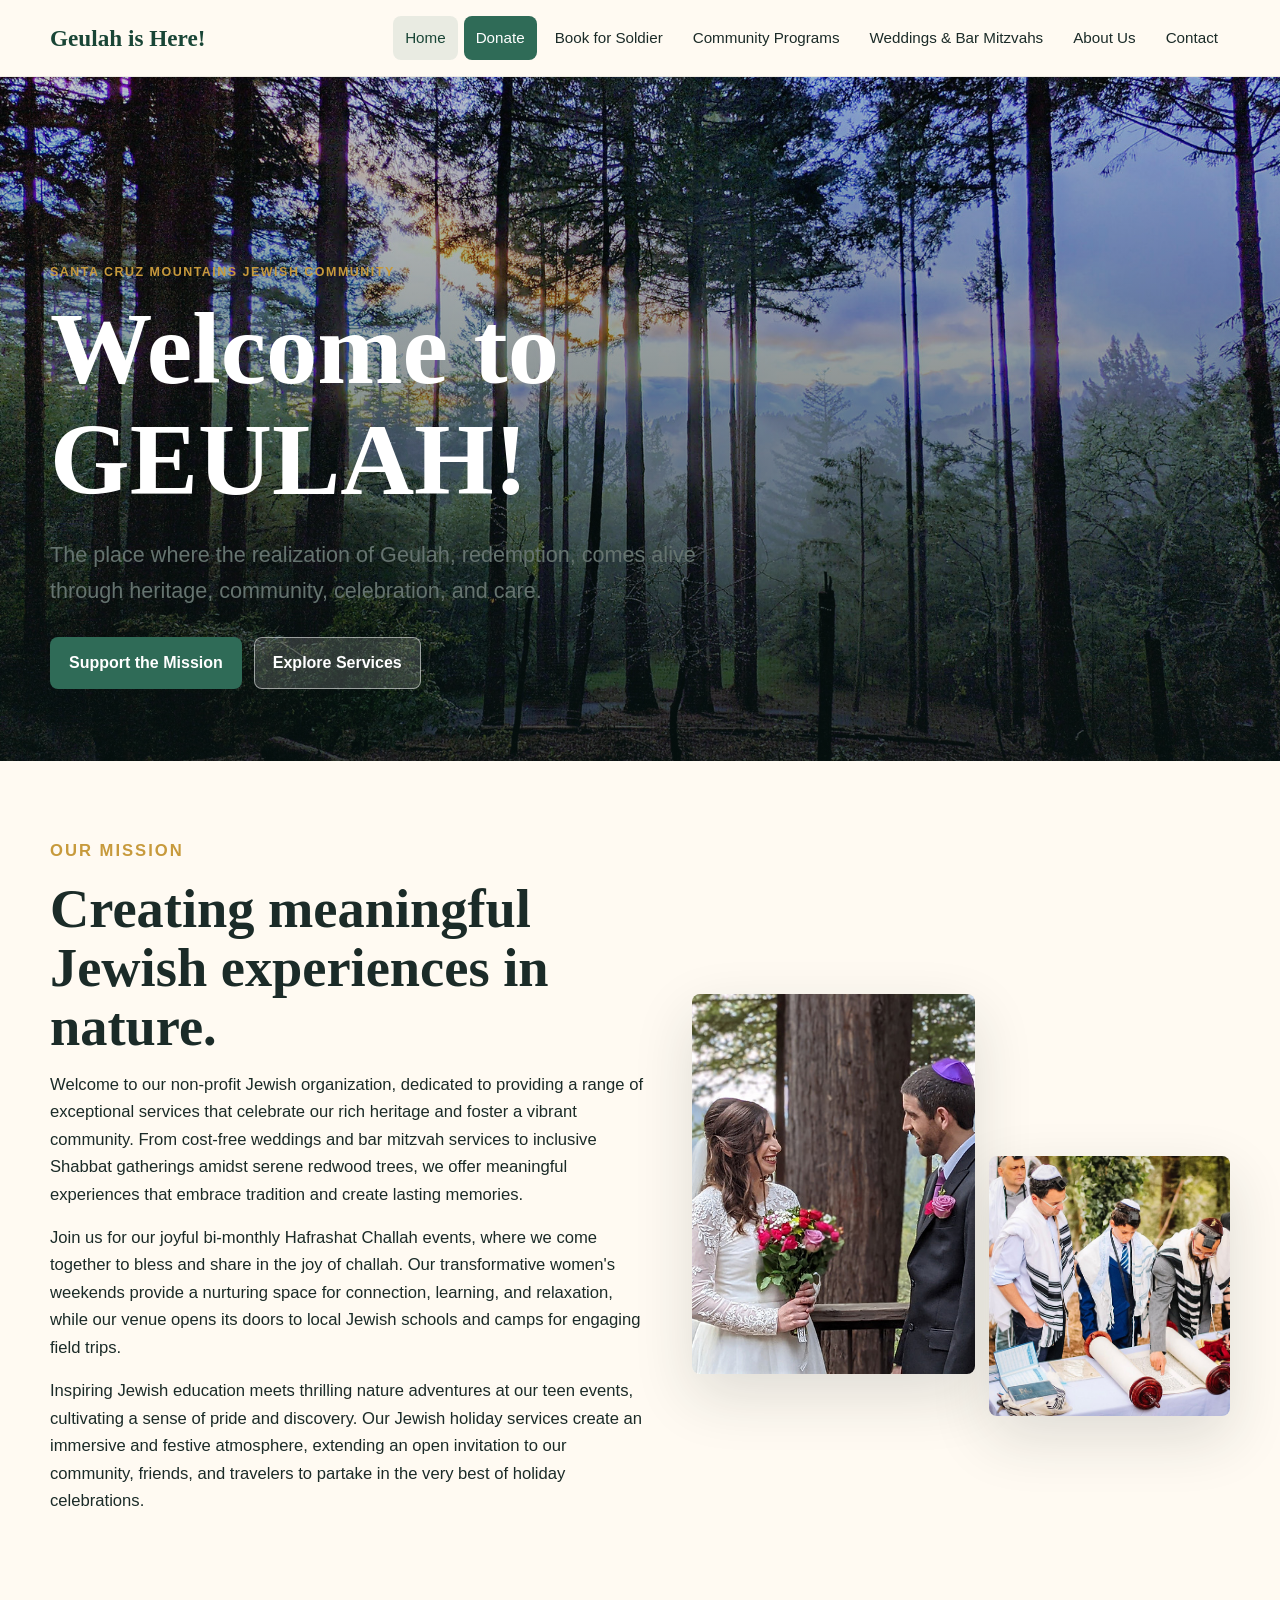
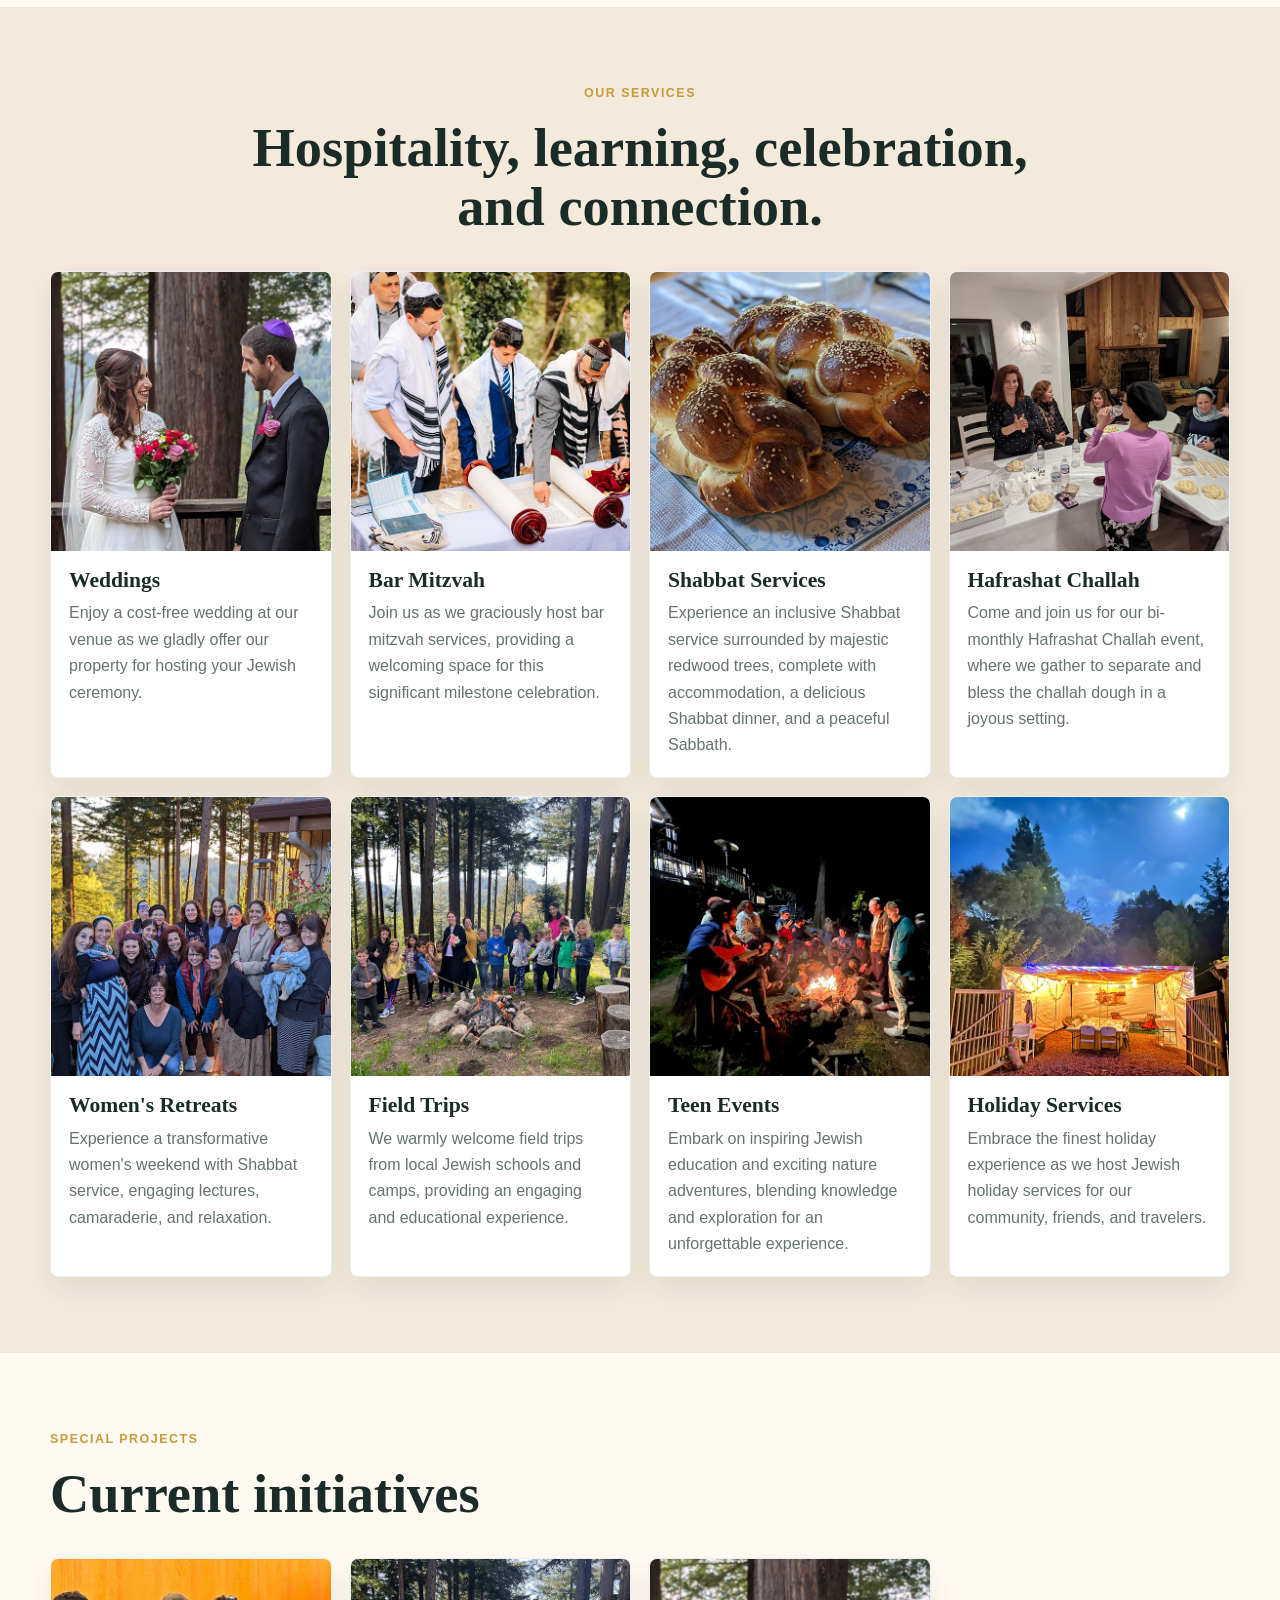
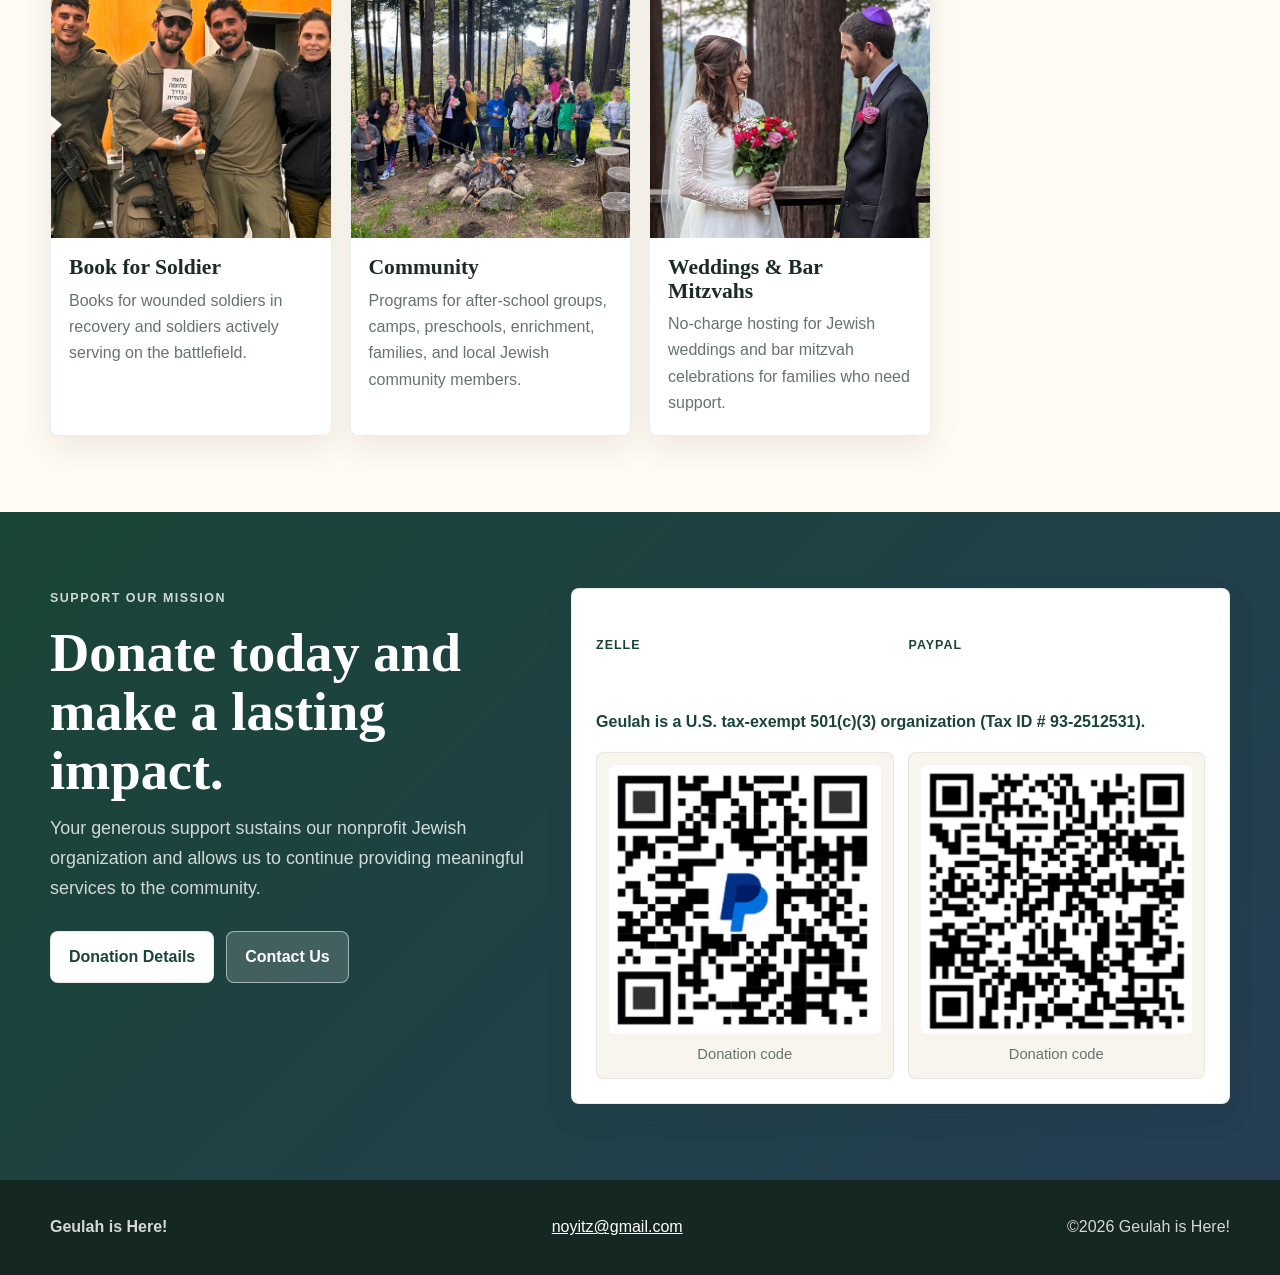
==== commit 683519f9: "Add milestone hosting initiative" ====
--- a/index.html
+++ b/index.html
@@ -17,6 +17,7 @@
           <a class="donate-link" href="donate.html">Donate</a>
           <a href="book-for-soldier.html">Book for Soldier</a>
           <a href="community.html">Community Programs</a>
+          <a href="weddings-bar-mitzvah.html">Weddings & Bar Mitzvahs</a>
           <a href="about.html">About Us</a>
           <a href="contact.html">Contact</a>
         </div>
@@ -140,6 +141,13 @@
                 <p>Programs for after-school groups, camps, preschools, enrichment, families, and local Jewish community members.</p>
               </div>
             </a>
+            <a class="project-card" href="weddings-bar-mitzvah.html">
+              <img src="assets/wedding.jpg" alt="Jewish wedding hosted at Geulah">
+              <div>
+                <h3>Weddings & Bar Mitzvahs</h3>
+                <p>No-charge hosting for Jewish weddings and bar mitzvah celebrations for families who need support.</p>
+              </div>
+            </a>
           </div>
         </div>
       </section>
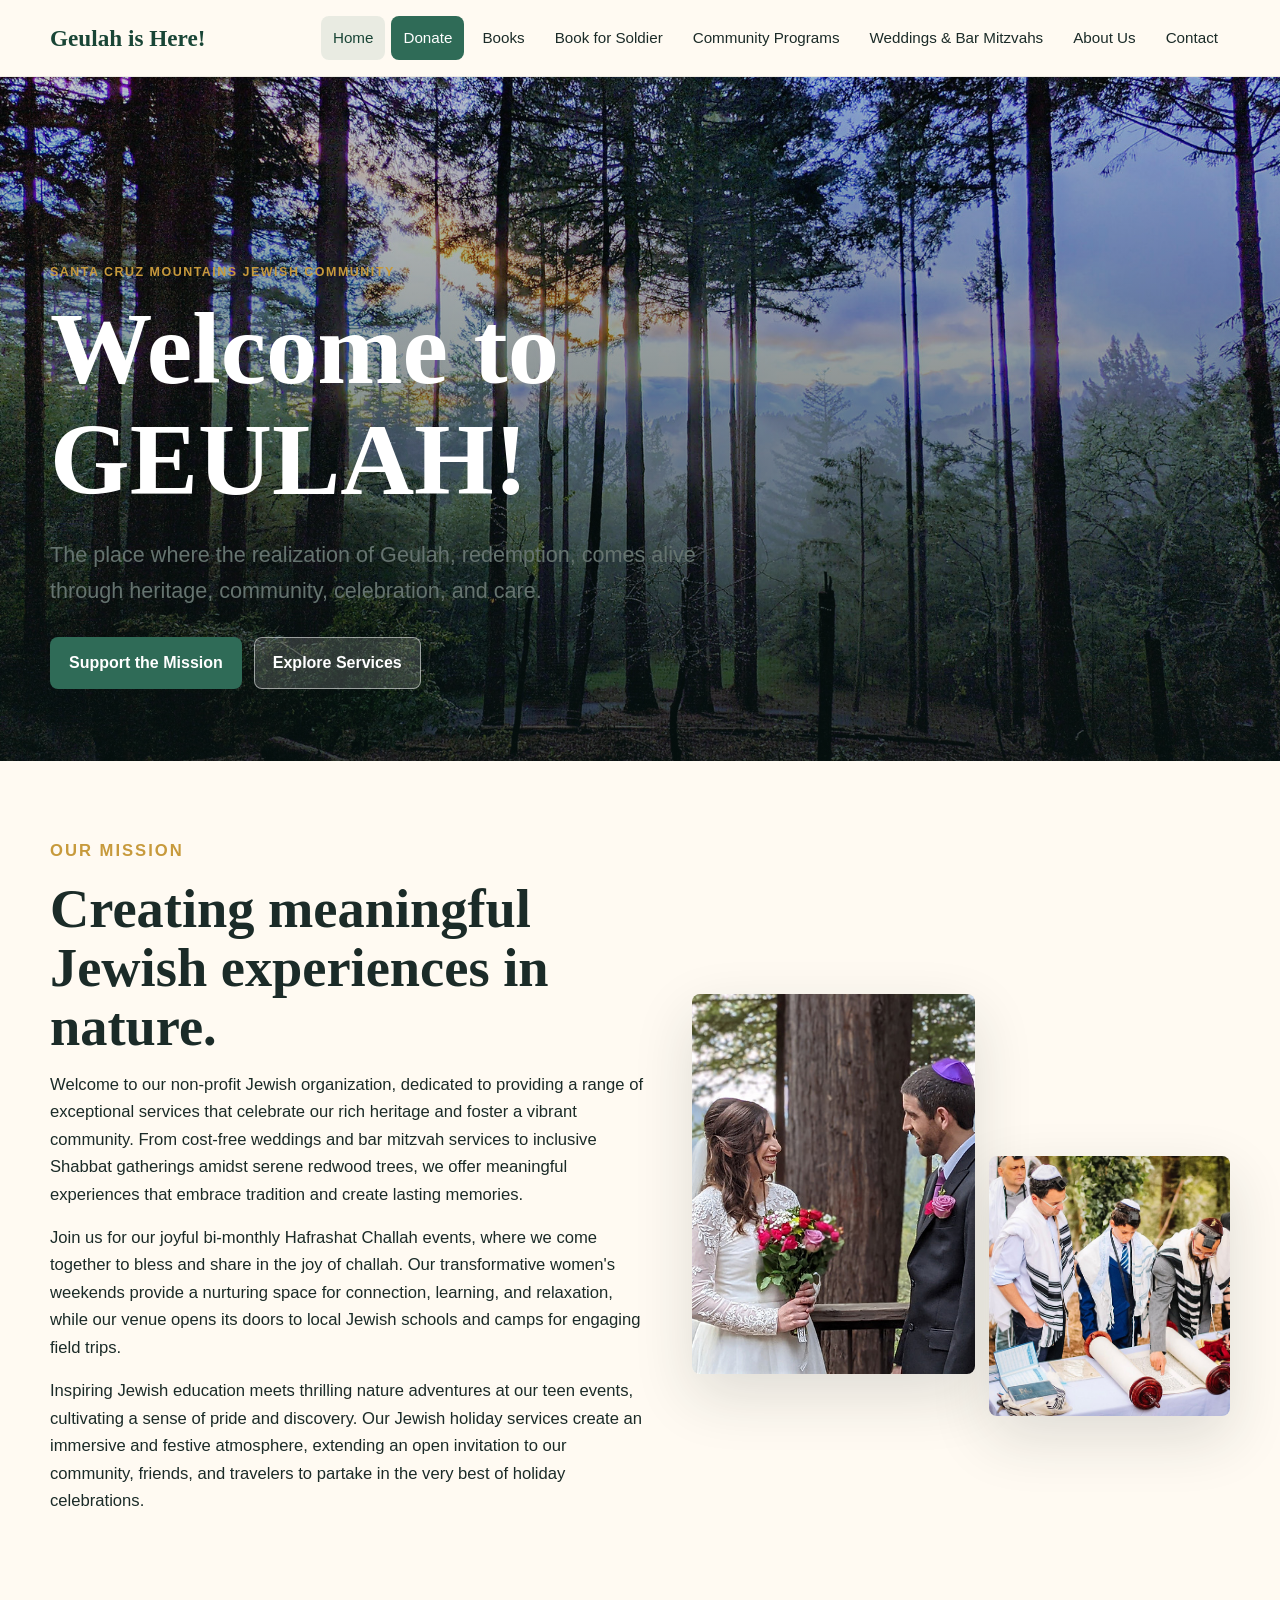
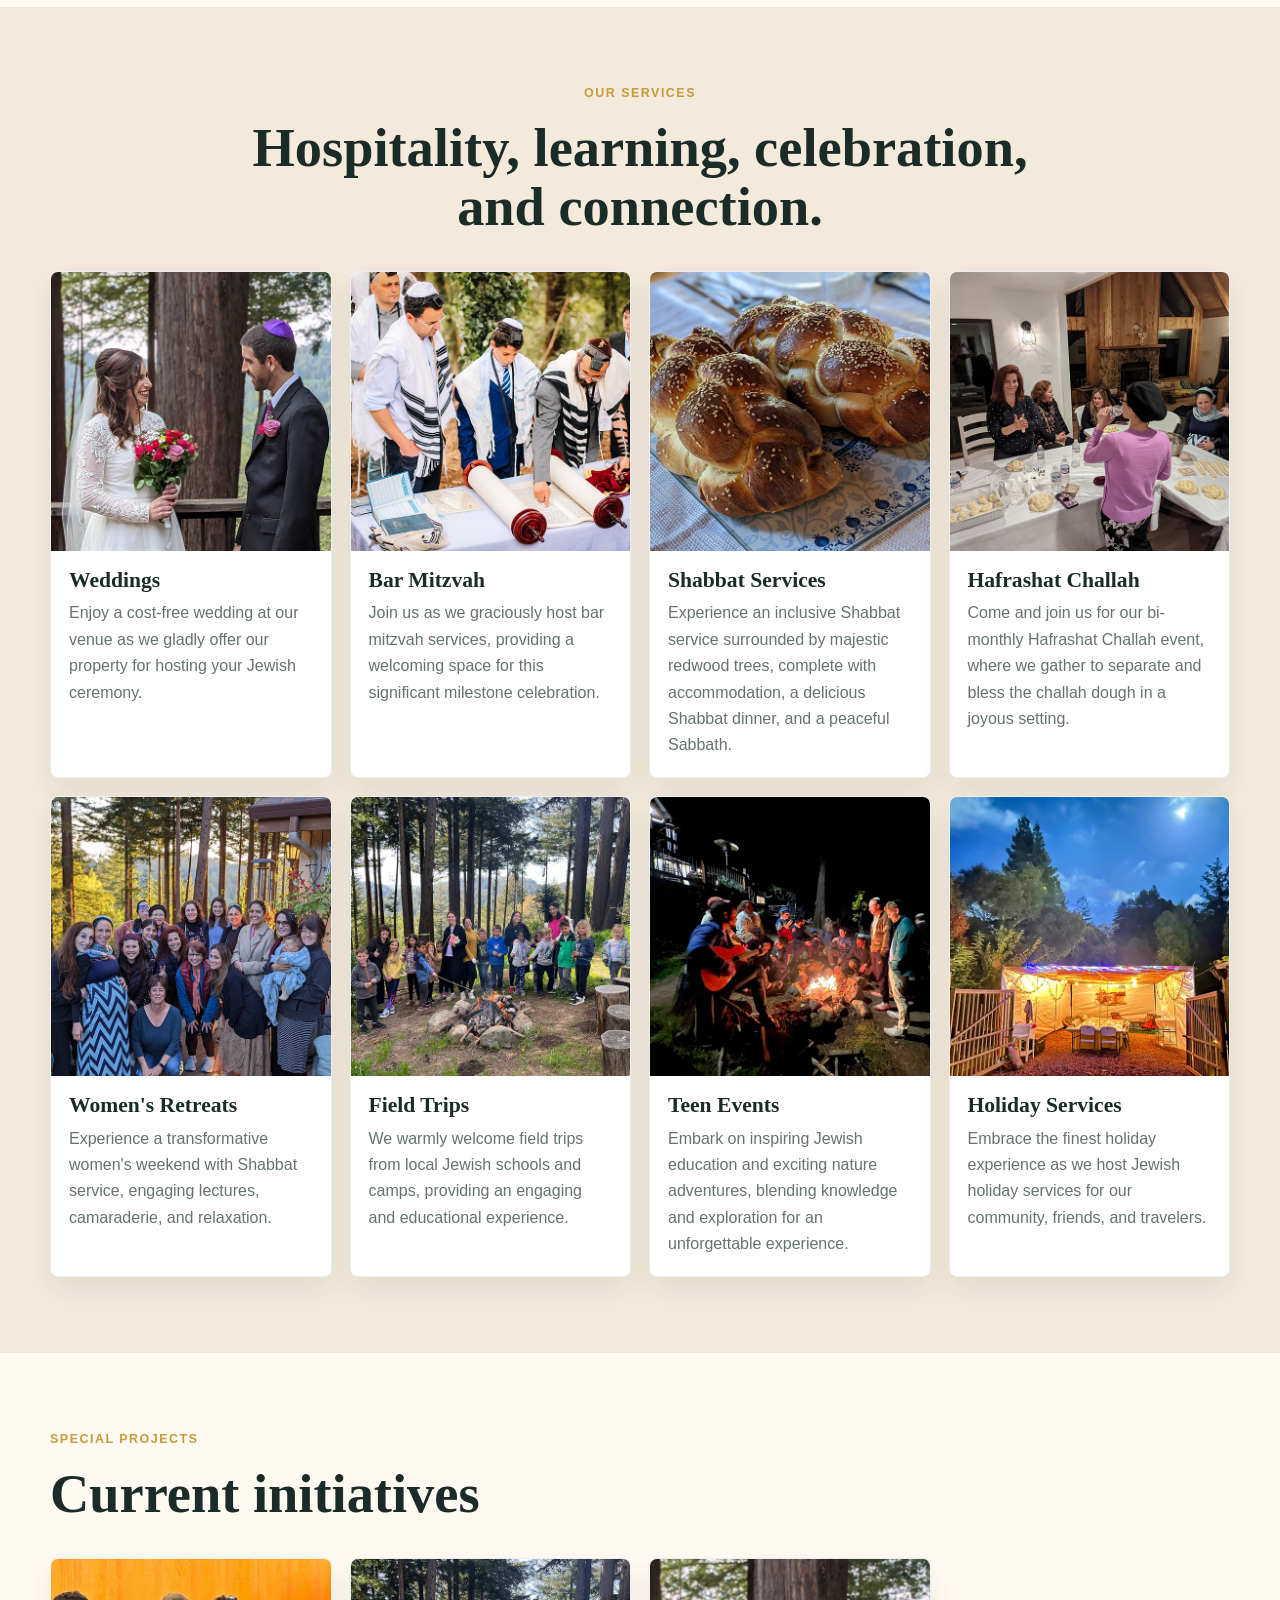
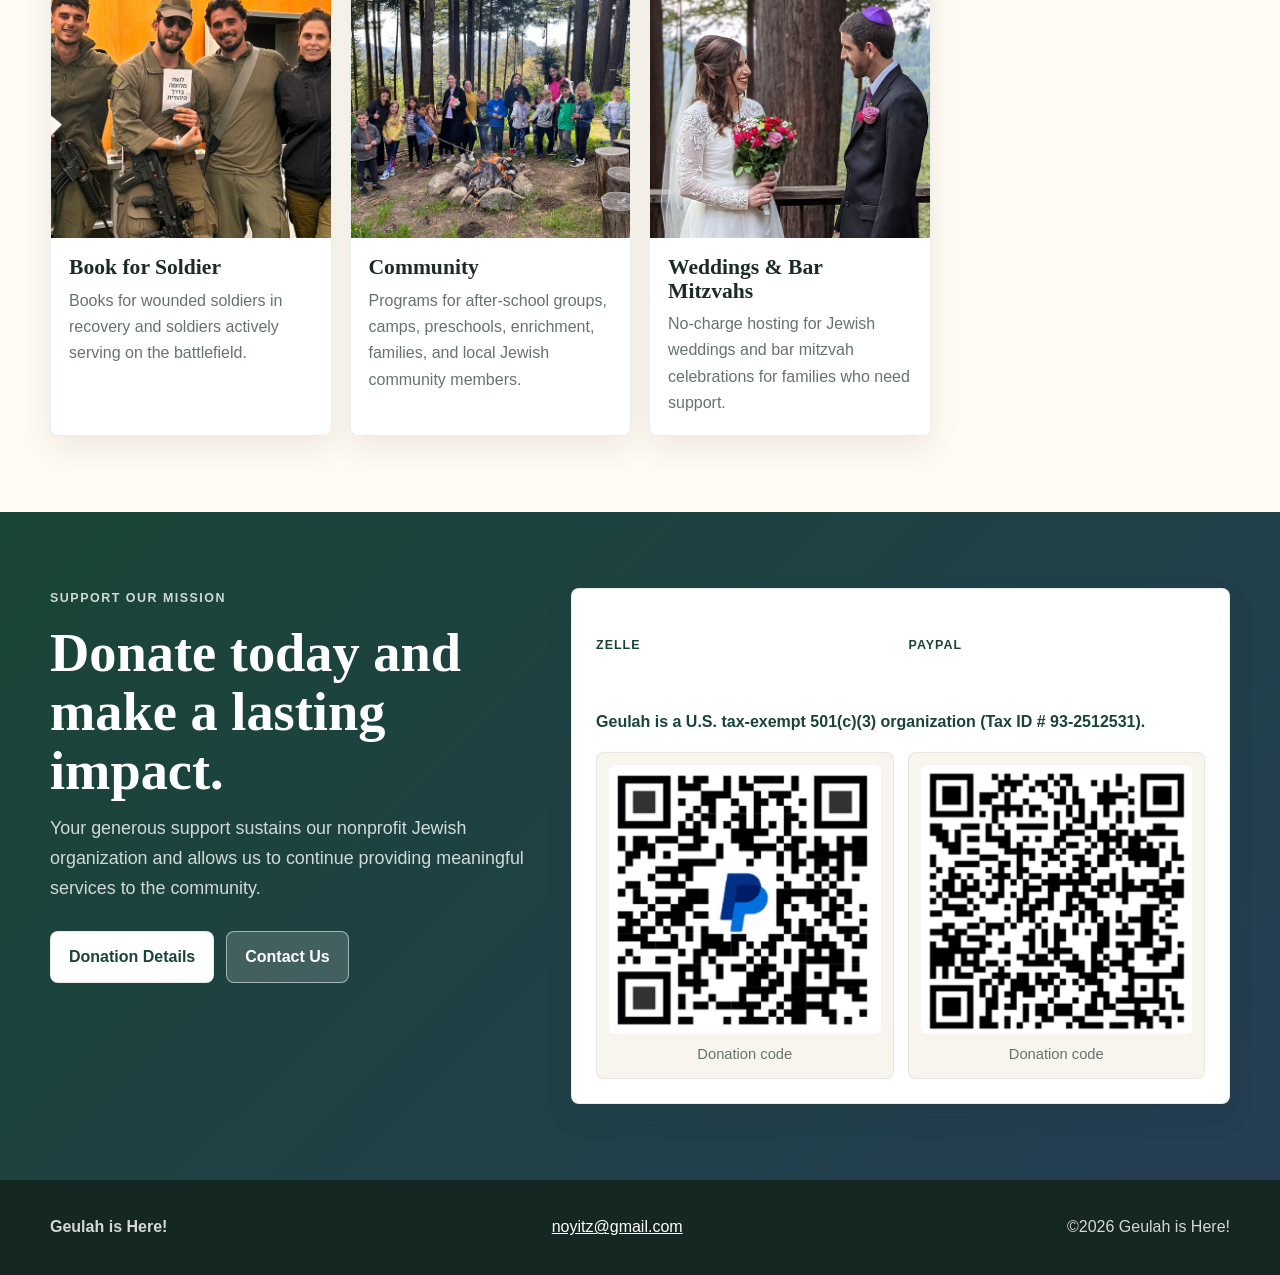
==== commit 94a31af8: "Add World of Letters books page and purchase requests" ====
--- a/index.html
+++ b/index.html
@@ -15,6 +15,7 @@
         <div class="nav-links">
           <a href="index.html" aria-current="page">Home</a>
           <a class="donate-link" href="donate.html">Donate</a>
+          <a href="/books/">Books</a>
           <a href="book-for-soldier.html">Book for Soldier</a>
           <a href="community.html">Community Programs</a>
           <a href="weddings-bar-mitzvah.html">Weddings & Bar Mitzvahs</a>
